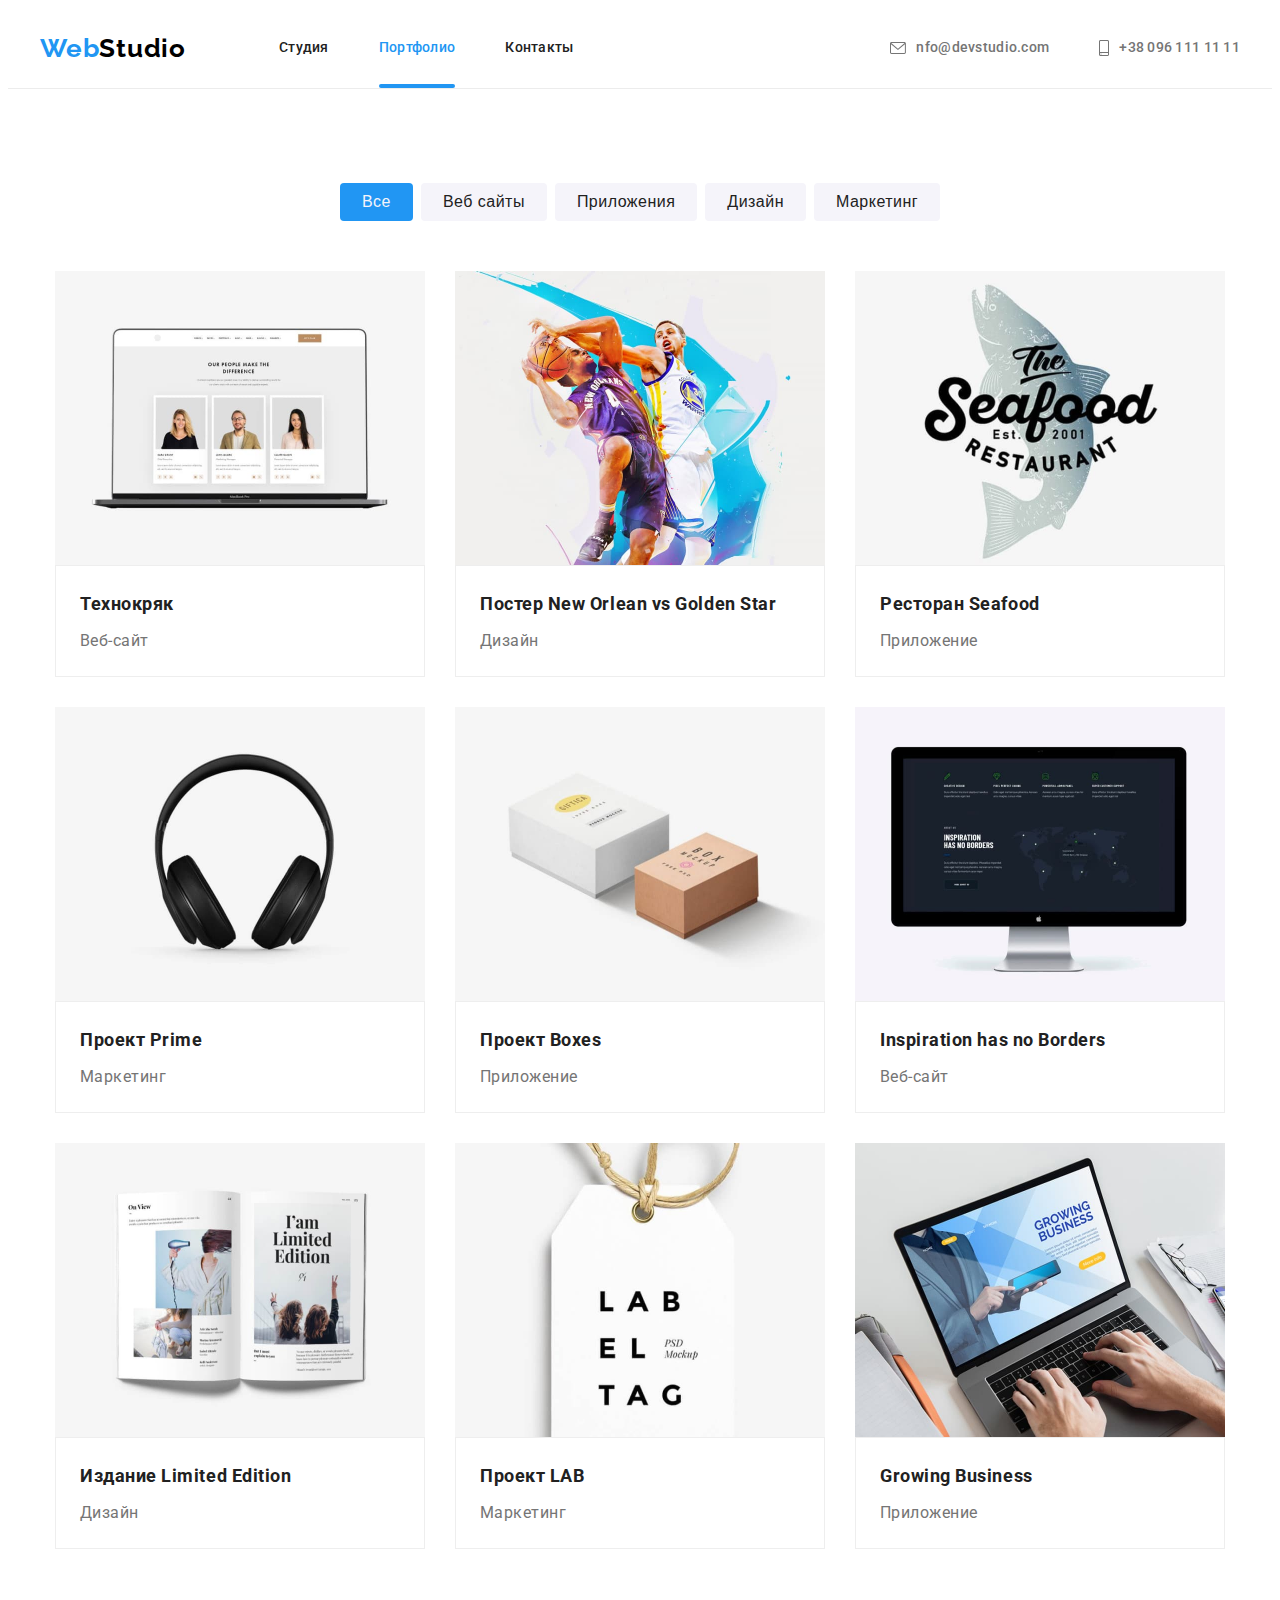
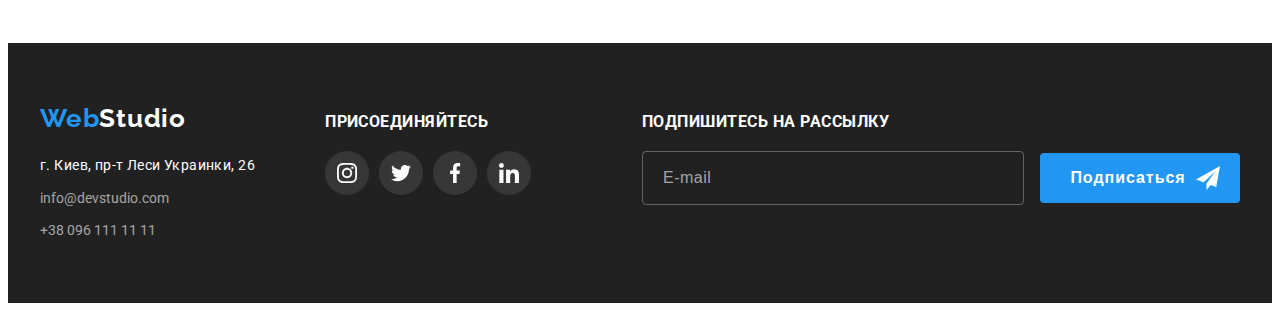
==== portfolio.html @ 3bb55687 "стартовый репозиторий" ====
<!DOCTYPE html>
<html lang="ru">
  <head>
    <meta charset="UTF-8" />
    <meta http-equiv="X-UA-Compatible" content="IE=edge" />
    <meta name="viewport" content="width=device-width, initial-scale=1.0" />
    <title>ПОРТФОЛИО</title>
    <link rel="preconnect" href="https://fonts.googleapis.com" />
    <link rel="preconnect" href="https://fonts.gstatic.com" crossorigin />
    <link rel="stylesheet" href="https://cdnjs.cloudflare.com/ajax/libs/modern-normalize/1.1.0/modern-normalize.min.css" integrity="sha512-wpPYUAdjBVSE4KJnH1VR1HeZfpl1ub8YT/NKx4PuQ5NmX2tKuGu6U/JRp5y+Y8XG2tV+wKQpNHVUX03MfMFn9Q==" crossorigin="anonymous" referrerpolicy="no-referrer" />
    <link href="https://fonts.googleapis.com/css2?family=Raleway:wght@700&family=Roboto:wght@400;500;700;900&display=swap" rel="stylesheet" />
    <link rel="stylesheet" href="./css/styles.css" />
  </head>

  <body class="body">
    <!-- *header  -->
    <header class="page-header">
      <div class="container header-container">
        <nav class="nav">
          <a href="./index.html" class="link header-logo logo header-link" lang="en"><span class="accent">Web</span>Studio</a>
          <ul class="list nav-list">
            <li class="nav-item">
              <a href="./index.html" class="link nav-link header-link">Студия</a>
            </li>
            <li class="nav-item">
              <a href="./portfolio.html" class="link nav-link header-link current">Портфолио</a>
            </li>
            <li class="nav-item">
              <a href="#" class="link nav-link header-link">Контакты</a>
            </li>
          </ul>
        </nav>
        <ul class="list nav-address">
          <li class="address-item">
            <a href="mailto:info@devstudio.com" class="link header-contacts header-link">
              <svg class="header-icon" width="16" height="12">
                <use href="./images/sprite.svg#envelope"></use></svg
              >nfo@devstudio.com</a
            >
          </li>
          <li class="address-item">
            <a href="tel:+380961111111" class="link header-contacts header-link"
              ><svg class="header-icon" width="10" height="16">
                <use href="./images/sprite.svg#smartphone"></use></svg
              >+38 096 111 11 11</a
            >
          </li>
        </ul>
      </div>
    </header>

    <main>
      <!-- Портфолио -->
      <section class="section">
        <div class="container">
          <!-- Скрытый заголовок -->
          <h1 class="visually-hidden">Портфолио</h1>
          <!-- Кнопки-фильтр портфолио -->
          <ul class="list button-list">
            <li class="button-item">
              <button type="button" class="button portf-btn current-btn">Все</button>
            </li>
            <li class="button-item">
              <button type="button" class="button portf-btn">Веб сайты</button>
            </li>
            <li class="button-item">
              <button type="button" class="button portf-btn">Приложения</button>
            </li>
            <li class="button-item">
              <button type="button" class="button portf-btn">Дизайн</button>
            </li>
            <li class="button-item">
              <button type="button" class="button portf-btn">Маркетинг</button>
            </li>
          </ul>

          <!-- Карточки портфолио -->
          <ul class="list portf-list">
            <!-- карточка -->
            <li class="portf-item">
              <!-- ссылка с фото заголовком и текстом -->
              <a href="" class="link portf-link test-link">
                <div class="dropdown-inner">
                  <!-- фото -->
                  <img src="./images/tekhnokr.jpg" alt="Пример веб-сайта" width="370" height="294" />

                  <!--* Выпадающее меню -->
                  <p class="portf-text-hover">Ресурс предлагает комплексные предложения с разным уровнем функционала и сервисов. Все это позволит посетителю получить исчерпывающие сведения о компании или частном лице.</p>
                </div>

                <div class="border">
                  <h2 class="portf-name">Технокряк</h2>
                  <p class="portf-descr">Веб-сайт</p>
                </div>
              </a>
            </li>
            <li class="portf-item">
              <a href="" class="link portf-link">
                <div class="dropdown-inner">
                  <img src="./images/poster.jpg" alt="Пример дизайна" width="370" height="294" />
                  <p class="portf-text-hover">Ресурс предлагает комплексные предложения с разным уровнем функционала и сервисов. Все это позволит посетителю получить исчерпывающие сведения о компании или частном лице.</p>
                </div>
                <div class="border">
                  <h2 class="portf-name">Постер <span lang="en">New Orlean vs Golden Star</span></h2>
                  <p class="portf-descr">Дизайн</p>
                </div>
              </a>
            </li>
            <li class="portf-item">
              <a href="" class="link">
                <div class="dropdown-inner">
                  <img src="./images/restaurant.jpg" alt="Пример приложения" width="370" height="294" />
                  <p class="portf-text-hover">Ресурс предлагает комплексные предложения с разным уровнем функционала и сервисов. Все это позволит посетителю получить исчерпывающие сведения о компании или частном лице.</p>
                </div>
                <div class="border">
                  <h2 class="portf-name">Ресторан <span lang="en">Seafood</span></h2>
                  <p class="portf-descr">Приложение</p>
                </div>
              </a>
            </li>
            <li class="portf-item">
              <a href="" class="link">
                <div class="dropdown-inner">
                  <img src="./images/prime.jpg" alt="Пример продукта" width="370" height="294" />
                  <p class="portf-text-hover">Ресурс предлагает комплексные предложения с разным уровнем функционала и сервисов. Все это позволит посетителю получить исчерпывающие сведения о компании или частном лице.</p>
                </div>
                <div class="border">
                  <h2 class="portf-name">Проект <span lang="en">Prime</span></h2>
                  <p class="portf-descr">Маркетинг</p>
                </div>
              </a>
            </li>
            <li class="portf-item">
              <a href="" class="link">
                <div class="dropdown-inner">
                  <img src="./images/boxes.jpg" alt="Пример приложения" width="370" height="294" />
                  <p class="portf-text-hover">Ресурс предлагает комплексные предложения с разным уровнем функционала и сервисов. Все это позволит посетителю получить исчерпывающие сведения о компании или частном лице.</p>
                </div>
                <div class="border">
                  <h2 class="portf-name">Проект <span lang="en">Boxes</span></h2>
                  <p class="portf-descr">Приложение</p>
                </div>
              </a>
            </li>
            <li class="portf-item">
              <a href="" class="link">
                <div class="dropdown-inner">
                  <img src="./images/inspiration.jpg" alt="Пример веб-сайта" width="370" height="294" />
                  <p class="portf-text-hover">Ресурс предлагает комплексные предложения с разным уровнем функционала и сервисов. Все это позволит посетителю получить исчерпывающие сведения о компании или частном лице.</p>
                </div>
                <div class="border">
                  <h2 class="portf-name" lang="en">Inspiration has no Borders</h2>
                  <p class="portf-descr">Веб-сайт</p>
                </div>
              </a>
            </li>
            <li class="portf-item">
              <a href="" class="link">
                <div class="dropdown-inner">
                  <img src="./images/edition.jpg" alt="Пример дизайна" width="370" height="294" />
                  <p class="portf-text-hover">Ресурс предлагает комплексные предложения с разным уровнем функционала и сервисов. Все это позволит посетителю получить исчерпывающие сведения о компании или частном лице.</p>
                </div>
                <div class="border">
                  <h2 class="portf-name">Издание <span lang="en">Limited Edition</span></h2>
                  <p class="portf-descr">Дизайн</p>
                </div>
              </a>
            </li>
            <li class="portf-item">
              <a href="" class="link">
                <div class="dropdown-inner">
                  <img src="./images/lab.jpg" alt="Пример продукта" width="370" height="294" />
                  <p class="portf-text-hover">Ресурс предлагает комплексные предложения с разным уровнем функционала и сервисов. Все это позволит посетителю получить исчерпывающие сведения о компании или частном лице.</p>
                </div>
                <div class="border">
                  <h2 class="portf-name" lang="en">Проект <span>LAB</span></h2>
                  <p class="portf-descr">Маркетинг</p>
                </div>
              </a>
            </li>
            <li class="portf-item">
              <a href="" class="link">
                <div class="dropdown-inner">
                  <img src="./images/gbusiness.jpg" alt="ППример приложения" width="370" height="294" />
                  <p class="portf-text-hover">Ресурс предлагает комплексные предложения с разным уровнем функционала и сервисов. Все это позволит посетителю получить исчерпывающие сведения о компании или частном лице.</p>
                </div>
                <div class="border">
                  <h2 class="portf-name" lang="en">Growing Business</h2>
                  <p class="portf-descr">Приложение</p>
                </div>
              </a>
            </li>
          </ul>
        </div>
      </section>
    </main>

    <footer class="footer">
      <div class="container footer-container">
        <div>
          <a href="./index.html" class="logo footer-logo link footer-link" lang="en"> <span class="accent">Web</span>Studio</a>
          <address class="address">
            <ul class="list footer-list">
              <li class="footer-item">
                <a href="https://www.google.com.ua/maps/place/бул.+Леси+Украинки,+26,+Киев,+02000/@50.4265807,30.5361971,17z/data=!3m1!4b1!4m5!3m4!1s0x40d4cf0e033ecbe9:0x57a4dffefec77da0!8m2!3d50.4265807!4d30.5383858?hl=ru" class="footer-address link footer-link"> г. Киев, пр-т Леси Украинки, 26 </a>
              </li>
              <li class="footer-item">
                <a href="mailto:info@devstudio.com" class="footer-contacts link footer-link">info@devstudio.com</a>
              </li>
              <li class="footer-item">
                <a href="tel:+380961111111" class="footer-contacts link footer-link">+38 096 111 11 11</a>
              </li>
            </ul>
          </address>
        </div>
        <div class="footer-inner">
          <p class="footer-slogan">Присоединяйтесь</p>
          <ul class="social list">
            <li class="social-item item">
              <a href="#" class="social-link join-link link" target="_blank" rel="noopener noreferrer nofollow" aria-label="instagram">
                <svg class="join-icon" width="20" height="20">
                  <use href="./images/sprite.svg#instagram"></use>
                </svg>
              </a>
            </li>
            <li class="social-item item">
              <a href="#" class="social-link join-link link" target="_blank" rel="noopener noreferrer nofollow" aria-label="instagram">
                <svg class="join-icon" width="20" height="20">
                  <use href="./images/sprite.svg#twitter"></use>
                </svg>
              </a>
            </li>
            <li class="social-item item">
              <a href="#" class="social-link join-link link" target="_blank" rel="noopener noreferrer nofollow" aria-label="instagram">
                <svg class="join-icon" width="20" height="20">
                  <use href="./images/sprite.svg#facebook"></use>
                </svg>
              </a>
            </li>
            <li class="social-item item">
              <a href="#" class="social-link join-link link" target="_blank" rel="noopener noreferrer nofollow" aria-label="instagram">
                <svg class="join-icon" width="20" height="20">
                  <use href="./images/sprite.svg#linkedin"></use>
                </svg>
              </a>
            </li>
          </ul>
        </div>

        <!-- *Форма в footer  -->

        <form name="signup_form" autocomplete="on" novalidate class="form-footer">
          <label for="email" class="form-label">Подпишитесь на рассылку </label>
          <div class="input-inner">
            <input type="email" name="email" id="email" class="footer-input" placeholder="E-mail" />

            <button type="submit" class="button form-button">
              Подписаться
              <svg class="footer-icon" width="24" height="24">
                <use href="./images/sprite.svg#send"></use>
              </svg>
            </button>
          </div>
        </form>
      </div>
    </footer>
  </body>
</html>
---- css/styles.css ----
:root {
  --primary-background-color: #ffffff;
  --secondary-background-color: #f5f4fa;
  --hero-background-color: #2f303a;
  --branches-bg-color: rgba(47, 48, 58, 0.8);
  --modal-bg-color: rgba(0, 0, 0, 0.2);

  --title-color: #212121;
  --secondary-title-color: #ffffff;
  --text-color: #757575;
  --logo-color: #000000;
  --accent-color: #2196f3;
  --header-border-color: #ececec;
  --hero-hover-color: #188ce8;
  --footer-address-color: rgba(255, 255, 255, 0.6);
  --portf-btn-color: #f5f4fa;
  --portf-border-color: #eeeeee;

  --social-icon-color: #afb1b8;
  --social-icon-hover-color: #ffffff;
  --advant-icon-bg-color: #f5f4fa;
  --client-icon-border-color: #afb1b8;
  --footer-icon-bg-color: rgba(255, 255, 255, 0.1);

  --main-font: "Roboto", sans-serif;
  --accent-font: "Raleway", sans-serif;
  --hero-size: 44px;
  --title-size: 36px;
  --subtitle-size: 18px;
  --note-size: 16px;
  --text-size: 14px;
  --hero-weight: 900;
  --head-weight: 700;
  --secondary-weight: 500;
  --main-weight: 400;

  --timing-function: cubic-bezier(0.4, 0, 0.2, 1);
}

/* section {
  background-color: aquamarine;
  outline: 2px solid yellow;
} */

h1,
h2,
h3,
h4,
li,
ul,
p {
  margin-top: 0;
  margin-bottom: 0;
}

a {
  text-decoration: none;
}

img {
  display: block;
  max-width: 100%;
  height: auto;
}
body {
  font-family: var(--main-font);
  font-style: normal;
  color: var(--text-color);
  background-color: var(--primary-background-color);
}

/* скрытый заголовок */
.visually-hidden {
  position: absolute;
  white-space: nowrap;
  width: 1px;
  height: 1px;
  overflow: hidden;
  border: 0;
  padding: 0;
  clip: rect(0 0 0 0);
  clip-path: inset(50%);
  margin: -1px;
}

.link {
  font-size: 14px;
  color: var(--title-color);
}
.list {
  padding-left: 0;
  list-style: none;
}

.header-link:hover,
.header-link:focus {
  color: var(--accent-color);
}

/* ссылки в header  */
.header-link {
  transition: color 250ms var(--timing-function);
}

.current {
  color: var(--accent-color);
}

.button {
  font-style: inherit;
  cursor: pointer;
  border: none;
  border-radius: 4px;
}

/* .item:not(:last-child) {
  margin-right: 30px;
} */

.container {
  margin: 0 auto;
  max-width: 1200px;
  padding-left: 15px;
  padding-right: 15px;

  /* outline: 2px solid tomato; */
}

.section {
  padding-top: 94px;
  padding-bottom: 94px;
}

/* Header */

.page-header {
  border-bottom: 1px solid var(--header-border-color);
}

.logo {
  font-family: var(--accent-font);
  font-weight: var(--head-weight);
  font-size: 26px;
  line-height: 1.19;
  letter-spacing: 0.03em;
  color: var(--logo-color);
  /* transition: color 250ms cubic-bezier(0.4, 0, 0.2, 1); */
}

.header-logo {
  padding-top: 24px;
  padding-bottom: 24px;
}
.accent {
  color: var(--accent-color);
}

.header-container {
  display: flex;
}

/* кнопки навигации */
.nav-link {
  position: relative;
  display: block;
  font-weight: var(--secondary-weight);
  line-height: 1.14;
  letter-spacing: 0.02em;
}

.nav-link::before,
.nav-link::before {
  position: absolute;
  bottom: 0;
  left: 0;
  content: "";
  width: 100%;
  height: 4px;
  background-color: var(--accent-color);
  border-radius: 2px;
  transform: scaleX(0);
  transform-origin: 0 0;
  transition: transform 250ms var(--timing-function);
}
/* *Полоска под ссылками в header  */
.nav-link:hover::before,
.nav-link:focus::before {
  transform: scaleX(1);
}

.current::after {
  position: absolute;
  bottom: 0;
  left: 0;
  content: "";
  width: 100%;
  height: 4px;
  background-color: var(--accent-color);
  border-radius: 2px;
}

/* адрес в header  */
.header-contacts {
  display: flex;
  align-items: center;
  font-weight: var(--secondary-weight);
  line-height: 1.14;
  letter-spacing: 0.02em;
  color: var(--text-color);
  transition: color 250ms cubic-bezier(0.4, 0, 0.2, 1);
}

/* Header в строку */
/* .page-header, */
.nav,
.nav-list,
.nav-address {
  display: flex;
  align-items: center;
}

.nav-link,
.header-contacts {
  padding-top: 32px;
  padding-bottom: 32px;
}

.nav-item {
  margin-left: 93px;
}

.nav-item + .nav-item {
  margin-left: 50px;
}

.address-item + .address-item {
  margin-left: 50px;
}

.nav-address {
  margin-left: auto;
}

.header-icon {
  margin-right: 10px;
  fill: currentColor;
}
/* *Цвет иконок адреса в header при ховере */
.header-contacts:hover .header-icon,
.header-contacts:focus .header-icon {
  fill: currentColor;
}

/* hero */
.hero {
  margin: 0 auto;
  padding-top: 200px;
  padding-bottom: 200px;
  background-color: var(--hero-background-color);
  background-image: linear-gradient(to right, rgba(47, 48, 58, 0.4), rgba(47, 48, 58, 0.4)), url(../images/bground.jpg);
  max-width: 1600px;
  height: 600px;
  background-size: cover;
  background-position: center;
}
/* заголовок героя h1*/
.hero-title {
  margin: 0 auto 30px;
  text-align: center;
  width: 696px;
  font-weight: var(--hero-weight);
  font-size: var(--hero-size);
  line-height: 1.36;
  letter-spacing: 0.06em;
  text-transform: uppercase;
  color: var(--secondary-title-color);
}

/* кнопка героя */
.hero-button {
  position: relative;
  overflow: hidden;
  display: flex;
  align-items: center;
  justify-content: center;
  margin: 0 auto;
  padding: 10px 28px 10px 52px;
  min-width: 200px;
  font-weight: var(--head-weight);
  font-size: var(--note-size);
  line-height: 1.88;
  letter-spacing: 0.06em;
  color: var(--secondary-title-color);
  background-color: var(--accent-color);
  transition: background-color 250ms var(--timing-function);
}

/* .hero-button::before{
  content: "";
  display: block;
  align-items: center;
  justify-content: center;
  width: 24px;
  height: 24px;
  background-image: url(../images/icons/twitter.svg);
  background-position: center;
  background-repeat: no-repeat;
  background-size: contain;
} */

.hero-button:hover,
.hero-button:focus {
  background-color: var(--hero-hover-color);
}

.hero-icon {
  position: absolute;
  top: 50%;
  left: 15%;
  transform: translate(-50%, -50%);
  transition: transform 250ms var(--timing-function);
  fill: var(--secondary-title-color);
}

.hero-icon-second {
  position: absolute;
  top: 50%;
  left: 15%;
  transform: translate(-54%, 90%);
  transition: transform 250ms var(--timing-function);
  fill: var(--secondary-title-color);
}

.hero-button:hover .hero-icon {
  transform: translate(-55%, -195%);
}

.hero-button:hover .hero-icon-second {
  transform: translate(-55%, -50%);
}

/* Преимущества  */
/* Заголовки h3 */

.advant-inner {
  display: flex;
  align-items: center;
  justify-content: center;
  margin-bottom: 30px;
  width: 270px;
  height: 120px;
  background-color: var(--advant-icon-bg-color);
  border-radius: 4px;
}

.advant-title {
  margin-bottom: 10px;
  font-weight: var(--head-weight);
  font-size: var(--text-size);
  line-height: 1.14;
  text-transform: uppercase;
  letter-spacing: 0.03em;
  color: var(--title-color);
}

.advant-item {
  min-width: 270px;
  flex-basis: calc(100% / 4 - 30px);
  margin-left: 30px;
  /* outline: 2px solid yellow; */
}

/* текст преимущества p */
.advant-text {
  font-size: var(--text-size);
  line-height: 1.71;
  letter-spacing: 0.03em;
}

.section-list {
  display: flex;
  flex-wrap: wrap;
  margin-left: -30px;
}

/* названия секций h2*/
.title {
  font-size: var(--title-size);
  line-height: 1.17;
  letter-spacing: 0.03em;
  text-align: center;
  color: var(--title-color);
}

/* Чем мы занимаемся */
.branches-section {
  padding-top: 0;
}

.branches-item {
  position: relative;
}
.text-inner {
  display: flex;
  position: absolute;
  width: 100%;
  height: 70px;
  justify-content: center;
  align-items: center;
  bottom: 0px;
  background: var(--branches-bg-color);
}

.brunches-text {
  display: inline-block;
  font-weight: var(--head-weight);
  font-size: var(--text-size);
  line-height: 1.14;
  letter-spacing: 0.03em;
  text-transform: uppercase;

  color: var(--secondary-title-color);
}

.branches-item {
  min-width: 270px;
  flex-basis: calc(100% / 3 - 30px);
  margin-left: 30px;
  /* outline: 2px solid yellow; */
}

/* Наша команда */
.team-section {
  background-color: var(--secondary-background-color);
}

.section-title {
  margin-bottom: 50px;
}

.team-item {
  min-width: 270px;
  flex-basis: calc(100% / 4 - 30px);
  margin-left: 30px;
  /* outline: 2px solid yellow; */
  box-shadow: 0px 1px 3px rgba(0, 0, 0, 0.12), 0px 1px 1px rgba(0, 0, 0, 0.14), 0px 2px 1px rgba(0, 0, 0, 0.2);
  border-radius: 0px 0px 4px 4px;
  background-color: var(--primary-background-color);
}

/* имя фамилия h2 */
.team-info {
  padding-top: 30px;
  padding-bottom: 30px;
  /* outline: 2.5px dashed red; */
}

.team-name {
  margin-bottom: 10px;
  font-weight: var(--secondary-weight);
  font-size: var(--note-size);
  line-height: 1.18;
  letter-spacing: 0.03em;
  text-align: center;
  color: var(--title-color);
}

/* должности p */
.team-descr {
  margin-bottom: 16px;
  font-size: var(--note-size);
  line-height: 1.18;
  letter-spacing: 0.03em;
  text-align: center;
  color: var(--text-color);
}

.social {
  display: flex;
  justify-content: center;
  align-items: center;
}

.social-link {
  display: flex;
  justify-content: center;
  align-items: center;
  width: 44px;
  height: 44px;
  background-color: var(--primary-background-color);
  border-radius: 50%;
  transition: background-color 250ms cubic-bezier(0.4, 0, 0.2, 1);
}

.social-item + .social-item {
  margin-left: 10px;
}

.social-icon {
  fill: var(--social-icon-color);
  transition: fill 250ms cubic-bezier(0.4, 0, 0.2, 1);
}
/* *Ховер подложки иконок соцсетей */
.social-link:hover,
.social-link:focus {
  background-color: var(--accent-color);
}
/** Ховер иконок соцсетей */
.social-link:hover .social-icon,
.social-link:focus .social-icon {
  fill: var(--social-icon-hover-color);
}

/* *Постоянные клиенты */

.client-list {
  display: flex;
  gap: 30px;
}

.client-link {
  display: flex;
  justify-content: center;
  align-items: center;
  width: 170px;
  height: 92px;
  border: 1px solid var(--social-icon-color);
  fill: var(--social-icon-color);
  border-radius: 4px;
  transition: border 250ms cubic-bezier(0.4, 0, 0.2, 1);
}

.client-icon {
  transition: fill 250ms cubic-bezier(0.4, 0, 0.2, 1);
}

/* *Ховер бордера постоянных клиентов */
.client-link:hover,
.client-link:focus {
  border-color: var(--accent-color);
}
/* *Ховер иконки постоянных клтиентов */
.client-link:hover .client-icon,
.client-link:focus .client-icon {
  fill: var(--accent-color);
}

/* Footer */
.footer {
  padding-top: 60px;
  padding-bottom: 60px;
  background-color: var(--title-color);
}

.footer-container {
  display: flex;
  align-items: baseline;
  /* column-gap: 70px; */
}

.footer-logo {
  display: block;
  margin-bottom: 20px;
  color: var(--primary-background-color);
}
.footer-item:not(:last-child) {
  display: block;
  margin-bottom: 9px;
}
.address {
  font-style: inherit;
}

.footer-address {
  line-height: 1.71;
  letter-spacing: 0.03em;
  color: var(--primary-background-color);
}

.footer-contacts {
  line-height: 1.71;
  color: var(--footer-address-color);
}

.footer-link {
  transition: color 250ms cubic-bezier(0.4, 0, 0.2, 1);
}

.footer-link:hover,
.footer-link:focus {
  color: var(--accent-color);
}

.footer-inner {
  display: block;
  width: 206px;
  margin-left: 70px;
}

.footer-slogan {
  margin-bottom: 20px;
  font-family: var(--main-font);
  font-weight: var(--head-weight);
  line-height: 1.14;
  letter-spacing: 0.03em;
  text-transform: uppercase;
  color: var(--secondary-title-color);
}

.join-icon {
  fill: var(--secondary-title-color);
}

.join-link {
  background-color: var(--footer-icon-bg-color);
}

/* ПОРТФОЛИО */
.portf-btn {
  padding: 6px 22px;
  font-weight: var(--secondary-weight);
  font-size: var(--note-size);
  line-height: 1.62;
  text-align: center;
  letter-spacing: 0.03em;
  color: var(--title-color);
  background-color: var(--secondary-background-color);
  transition: color 250ms var(--timing-function), background-color 250ms var(--timing-function), box-shadow 250ms var(--timing-function);
}

.portf-btn:hover,
.portf-btn:focus {
  background-color: var(--accent-color);
  color: var(--primary-background-color);
  box-shadow: 0px 3px 1px rgba(0, 0, 0, 0.1), 0px 1px 2px rgba(0, 0, 0, 0.08), 0px 2px 2px rgba(0, 0, 0, 0.12);
}

.current-btn {
  color: var(--portf-btn-color);
  background-color: var(--accent-color);
}

.portf-list,
.button-list {
  display: flex;
  justify-content: center;
  flex-wrap: wrap;
}

.button-list {
  margin-bottom: 50px;
}

.button-item:not(:last-child) {
  margin-right: 8px;
}

.portf-list {
  gap: 30px;
}

.portf-item {
  transition: box-shadow 250ms var(--timing-function);
}

.portf-name {
  margin-bottom: 4px;
  font-weight: var(--head-weight);
  font-size: var(--subtitle-size);
  line-height: 2;
  letter-spacing: 0.03em;

  color: var(--title-color);
}

.portf-descr {
  font-size: var(--note-size);
  line-height: 1.87;
  letter-spacing: 0.03em;
  color: var(--text-color);
}

.border {
  padding-top: 20px;
  padding-bottom: 20px;
  padding-left: 24px;
  padding-right: 24px;
  border: 1px solid var(--portf-border-color);
}

.portf-link {
  display: block;
}

.portf-item:hover {
  box-shadow: 0px 1px 1px rgb(0 0 0 / 12%), 0px 4px 4px rgb(0 0 0 / 6%), 1px 4px 6px rgb(0 0 0 / 16%);
}

.portf-item:hover .portf-text-hover {
  transform: translateY(0);
}

.dropdown-inner {
  position: relative;
  overflow: hidden;
}

.portf-text-hover {
  position: absolute;
  left: 0;
  top: 0;

  width: 370px;
  height: 294px;
  padding: 63px 24px;

  font-weight: 400;
  font-size: 18px;
  line-height: 1.56;
  color: #ffffff;

  background: rgba(33, 150, 243, 0.9);
  transform: translateY(102%);
  transition: transform 250ms var(--timing-function);
}

/* *Модальное окно */

.backdrop {
  position: fixed;
  top: 0;
  left: 0;
  width: 100%;
  height: 100%;
  background-color: var(--modal-bg-color);
  transition: visibility 500ms var(--timing-function), opacity 500ms var(--timing-function);
}

.backdrop.is-hidden {
  opacity: 0;
  visibility: hidden;
  pointer-events: none;
}

.modal-wrapper {
  position: absolute;
  top: 50%;
  left: 50%;
  transform: translate(-50%, -50%);
  transition: opacity 500ms var(--timing-function), transform 500ms var(--timing-function);
  width: 528px;
  height: 581px;
  padding-top: 40px;
  padding-left: 40px;
  padding-right: 40px;
  box-shadow: 0px 1px 3px rgba(0, 0, 0, 0.12), 0px 1px 1px rgba(0, 0, 0, 0.14), 0px 2px 1px rgba(0, 0, 0, 0.2);
  border-radius: 4px;
  background-color: var(--primary-background-color);
}

.backdrop.is-hidden > .modal-wrapper {
  opacity: 0;
  transform: translate(-50%, 100%) scale(0.3);
}

.modal-button {
  position: absolute;
  top: 8px;
  right: 8px;
  display: flex;
  align-items: center;
  justify-content: center;
  padding: 0;
  width: 30px;
  height: 30px;
  cursor: pointer;
  border: 1px solid rgba(0, 0, 0, 0.1);
  border-radius: 50%;
  background-color: var(--secondary-background-color);
  transition: fill 250ms var(--timing-function), border 250ms var(--timing-function);
}

.modal-button:hover {
  fill: var(--accent-color);
  border: 2px solid var(--accent-color);
  background-color: var(--primary-background-color);
}

.modal-form {
  display: flex;
  flex-direction: column;
  gap: 10px;
}

.modal-label {
  position: relative;
  color: var(--title-color);
}

.form-title {
  display: inline-block;
  padding-bottom: 12px;
  font-weight: 700;
  font-size: 20px;
  line-height: 1.15;
  letter-spacing: 0.03em;

  color: #212121;
}

.modal-input {
  width: 100%;
  height: 40px;
  border: 1px solid rgba(33, 33, 33, 0.2);
  border-radius: 4px;
  padding-left: 40px;
  transition: border-color 300ms var(--timing-function), outline 300ms var(--timing-function);
}

.label-icon {
  position: absolute;
  top: 50%;
  left: 3%;
  fill: currentColor;
  transition: fill 300ms var(--timing-function);
}
/* *синяя рамка инпута при ховере */
.modal-label:hover .modal-input {
  border-color: var(--accent-color);
}
/* *синяя иконка инпута при ховере */
.modal-label:hover .label-icon {
  fill: var(--accent-color);
}
/* *синяя рамка инпута при фокусе */
.modal-input:focus {
  border-color: var(--accent-color);
  outline: 1px solid var(--accent-color);
}
/* *синяя иконка инпута при фокусе */
.modal-input:focus + .label-icon {
  fill: var(--accent-color);
}

/* .modal-input :placeholder-shown {
  border-color: var(--accent-color);
} */

.label-name {
  font-weight: 400;
  font-size: 12px;
  line-height: 1.15;
  letter-spacing: 0.01em;

  color: var(--text-color);
}

.feedback {
  padding: 12px 16px;
  resize: none;
  width: 100%;
  height: 120px;
  border: 1px solid rgba(33, 33, 33, 0.2);
  border-radius: 4px;
  transition: border-color 300ms var(--timing-function), outline 300ms var(--timing-function);
}

.feedback::placeholder {
  font-weight: 400;
  font-size: 12px;
  line-height: 1.15;
  letter-spacing: 0.01em;
  color: rgba(117, 117, 117, 0.5);
}

/* *синяя рамка поля ввода текста при ховере */
.modal-label:hover .feedback {
  border-color: var(--accent-color);
}
/* *синяя рамка поля ввода текста при фокусе */
.feedback:focus {
  border-color: var(--accent-color);
  outline: 1px solid var(--accent-color);
}

.checkbox-label {
  display: inline-flex;
  align-items: center;
  justify-content: center;
  cursor: pointer;
  /* outline: 2px dashed teal; */
}

.checkbox-icon {
  margin-right: 5px;
  border: 2px solid var(--title-color);
  border-radius: 4px;
  width: 18px;
  height: 18px;
  fill: #ffffff;
  transition: background-color 250ms var(--timing-function), border-color 300ms var(--timing-function);
}

.checkbox-label:hover .checkbox-icon {
  border-color: var(--accent-color);
}

.checkbox:focus + .checkbox-icon {
  border-color: var(--accent-color);
}

.checkbox:checked + .checkbox-icon {
  border-color: var(--accent-color);
  background-color: var(--accent-color);
}

.checkbox-text {
  font-weight: 400;
  font-size: 14px;
  line-height: 1.71;
  letter-spacing: 0.03em;
  color: #757575;
}

.checkbox-link {
  font-weight: 400;
  font-size: 14px;
  line-height: 1.71;
  letter-spacing: 0.03em;
  text-decoration-line: underline;

  color: #2196f3;
}

.submit-btn {
  position: relative;
  overflow: hidden;
  display: flex;
  align-items: center;
  justify-content: center;
  margin: 0 auto;
  padding: 10px 28px 10px 28px;
  min-width: 200px;
  font-weight: var(--head-weight);
  font-size: var(--note-size);
  line-height: 1.88;
  letter-spacing: 0.06em;
  color: var(--secondary-title-color);
  background-color: var(--accent-color);
  transition: background-color 250ms var(--timing-function), box-shadow 250ms var(--timing-function);
}

.submit-btn:hover {
  background-color: var(--hero-hover-color);
  box-shadow: 0px 3px 1px rgb(0 0 10 / 20%), 0px 1px 2px rgb(0 0 10 / 28%), 0px 2px 2px rgb(0 0 10 / 32%);
}

/* *Форма в footer * */
.form-footer {
  display: flex;
  flex-direction: column;
  margin-left: auto;
}

.form-label {
  display: block;
  padding-bottom: 20px;
  font-family: var(--main-font);
  font-weight: var(--head-weight);
  line-height: 1.14;
  letter-spacing: 0.03em;
  text-transform: uppercase;
  color: var(--secondary-title-color);
}

.footer-input {
  min-width: 358px;
  min-height: 50px;
  margin-right: 12px;
  padding-left: 20px;
  background-color: transparent;
  font-weight: var(--main-weight);
  font-size: var(--note-size);
  line-height: 1.25px;
  letter-spacing: 0.03em;
  cursor: pointer;
  border: 1px solid rgba(255, 255, 255, 0.3);
  border-radius: 4px;
  color: rgba(255, 255, 255, 0.6);
  transition: border 250ms var(--timing-function);
}

.footer-input:hover {
  border: 2px solid rgba(255, 255, 255, 0.7);
}

.footer-input::placeholder {
  font-weight: var(--main-weight);
  font-size: var(--note-size);
  line-height: 1.25px;
  letter-spacing: 0.03em;
  color: rgba(255, 255, 255, 0.6);
}

.form-button {
  position: relative;
  display: inline-block;
  overflow: hidden;
  align-items: center;
  justify-content: center;
  padding: 10px 52px 10px 28px;
  min-width: 200px;
  font-weight: var(--head-weight);
  font-size: var(--note-size);
  line-height: 1.88;
  letter-spacing: 0.06em;
  color: var(--secondary-title-color);
  background-color: var(--accent-color);
  transition: background-color 250ms var(--timing-function), box-shadow 250ms var(--timing-function);
}

.form-button:hover,
.form-button:focus {
  background-color: var(--hero-hover-color);
  box-shadow: 0px 0px 4px 1px rgba(176, 206, 252, 0.5);
}

.footer-icon {
  position: absolute;
  top: 50%;
  left: 84%;
  transform: translate(-50%, -50%);
  transition: transform 250ms var(--timing-function);
  fill: var(--secondary-title-color);
}
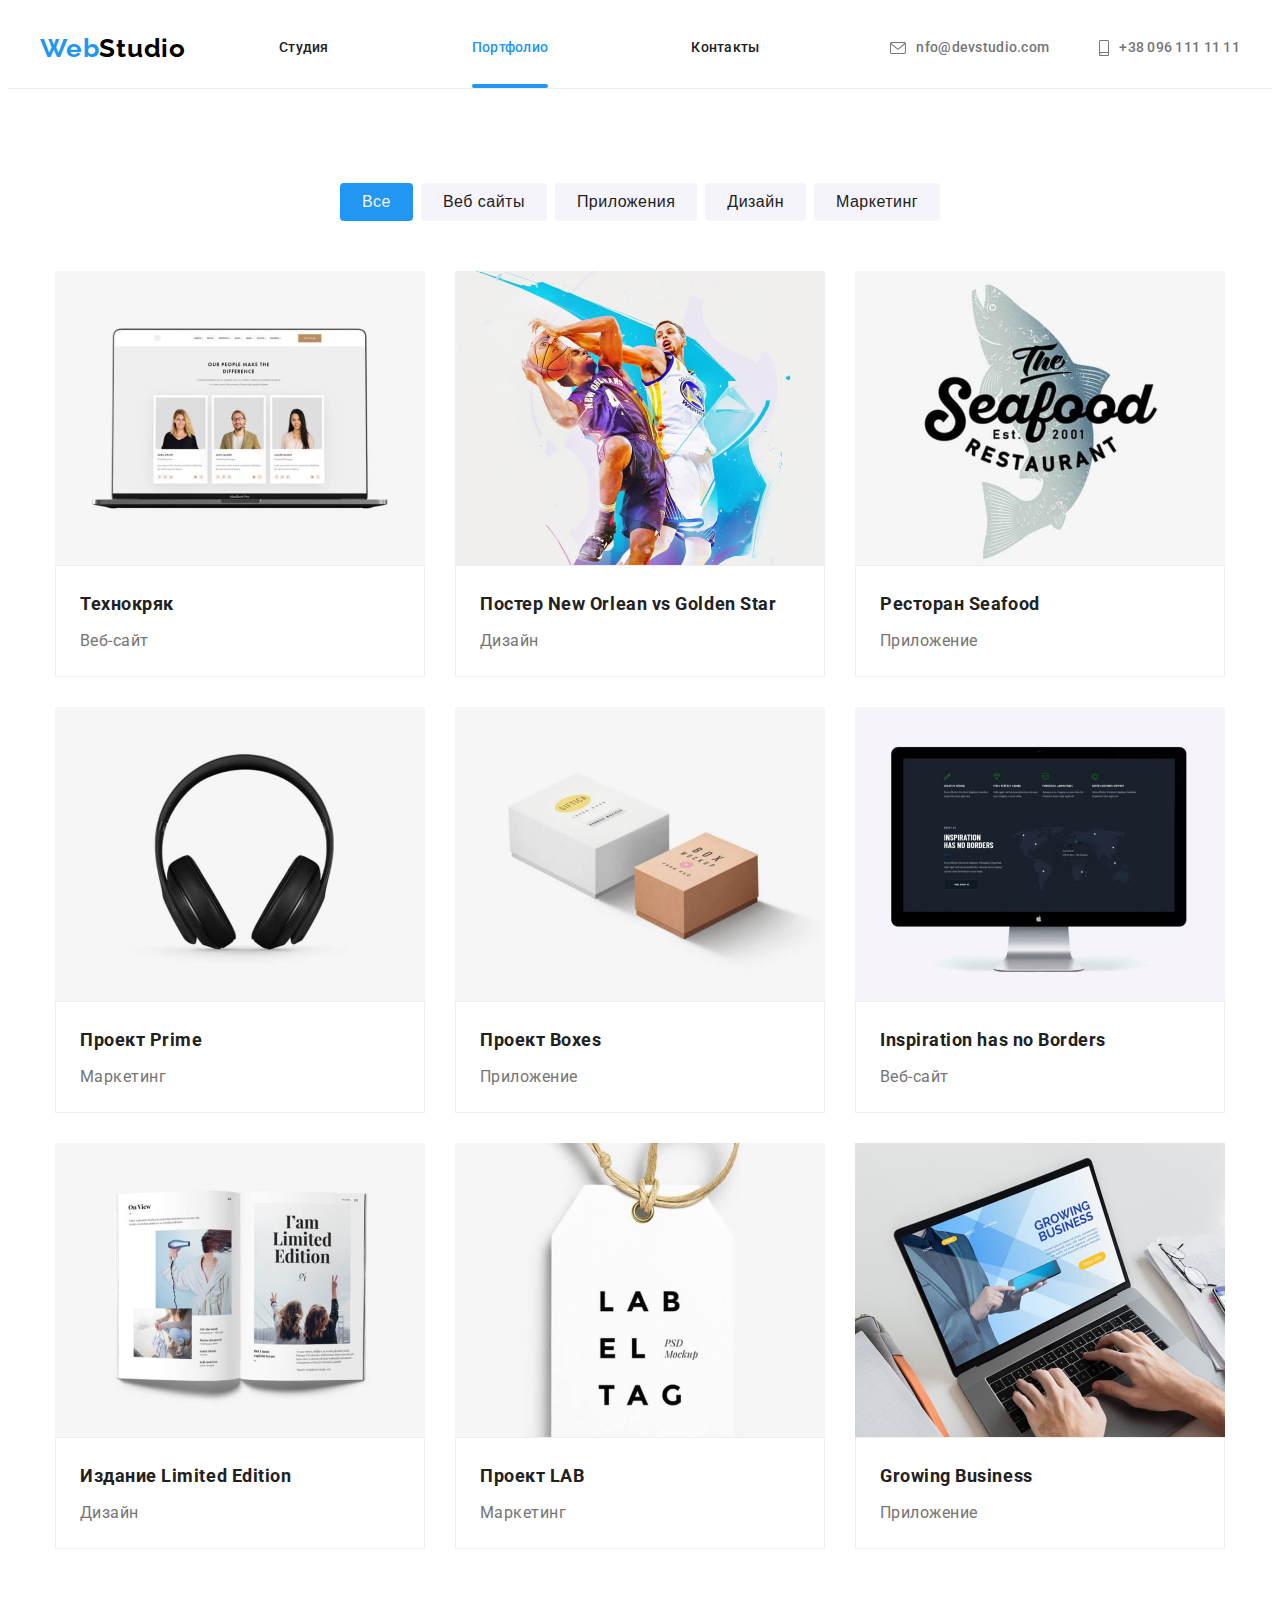
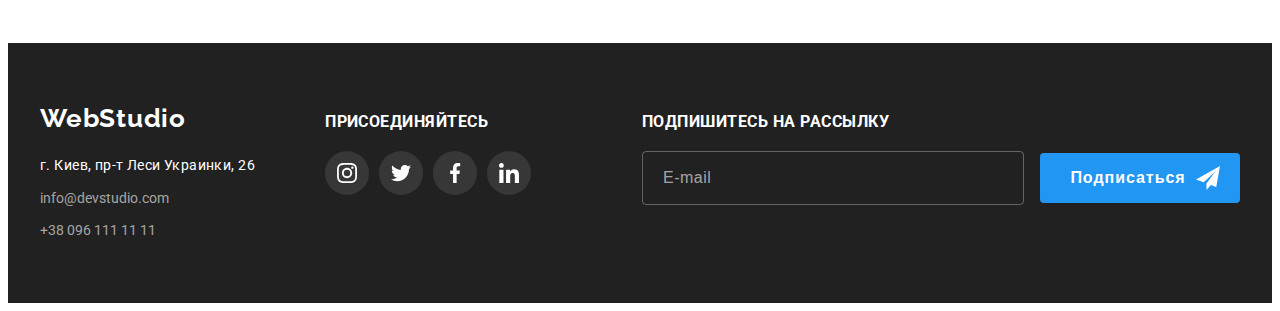
==== commit 20d34816: "сделал по BEM" ====
--- a/portfolio.html
+++ b/portfolio.html
@@ -14,232 +14,243 @@
 
   <body class="body">
     <!-- *header  -->
-    <header class="page-header">
-      <div class="container header-container">
+
+    <header class="header">
+      <div class="container header__container">
         <nav class="nav">
-          <a href="./index.html" class="link header-logo logo header-link" lang="en"><span class="accent">Web</span>Studio</a>
-          <ul class="list nav-list">
-            <li class="nav-item">
-              <a href="./index.html" class="link nav-link header-link">Студия</a>
-            </li>
-            <li class="nav-item">
-              <a href="./portfolio.html" class="link nav-link header-link current">Портфолио</a>
-            </li>
-            <li class="nav-item">
-              <a href="#" class="link nav-link header-link">Контакты</a>
+          <a href="./index.html" class="logo link header__logo header__link" lang="en"><span class="header__accent">Web</span>Studio</a>
+          <ul class="list nav__list">
+            <li class="nav__item">
+              <a href="./index.html" class="link nav__link header__link">Студия</a>
+            </li>
+            <li class="nav__item">
+              <a href="./portfolio.html" class="link nav__link header__link header__link-current">Портфолио</a>
+            </li>
+            <li class="nav__item">
+              <a href="#" class="link nav__link header__link">Контакты</a>
             </li>
           </ul>
         </nav>
-        <ul class="list nav-address">
-          <li class="address-item">
-            <a href="mailto:info@devstudio.com" class="link header-contacts header-link">
-              <svg class="header-icon" width="16" height="12">
-                <use href="./images/sprite.svg#envelope"></use></svg
-              >nfo@devstudio.com</a
-            >
-          </li>
-          <li class="address-item">
-            <a href="tel:+380961111111" class="link header-contacts header-link"
-              ><svg class="header-icon" width="10" height="16">
-                <use href="./images/sprite.svg#smartphone"></use></svg
-              >+38 096 111 11 11</a
-            >
-          </li>
-        </ul>
+
+        <div class="address">
+          <ul class="list nav__address">
+            <li class="address__item">
+              <a href="mailto:info@devstudio.com" class="link header__contacts header__link">
+                <svg class="header__icon" width="16" height="12">
+                  <use href="./images/sprite.svg#envelope"></use></svg
+                >nfo@devstudio.com</a
+              >
+            </li>
+            <li class="address__item">
+              <a href="tel:+380961111111" class="link header__contacts header__link"
+                ><svg class="header__icon" width="10" height="16">
+                  <use href="./images/sprite.svg#smartphone"></use></svg
+                >+38 096 111 11 11</a
+              >
+            </li>
+          </ul>
+        </div>
       </div>
     </header>
 
     <main>
-      <!-- Портфолио -->
-      <section class="section">
+      <!-- *=====Портфолио===== -->
+      <section class="section portf">
         <div class="container">
           <!-- Скрытый заголовок -->
           <h1 class="visually-hidden">Портфолио</h1>
           <!-- Кнопки-фильтр портфолио -->
-          <ul class="list button-list">
-            <li class="button-item">
-              <button type="button" class="button portf-btn current-btn">Все</button>
-            </li>
-            <li class="button-item">
-              <button type="button" class="button portf-btn">Веб сайты</button>
-            </li>
-            <li class="button-item">
-              <button type="button" class="button portf-btn">Приложения</button>
-            </li>
-            <li class="button-item">
-              <button type="button" class="button portf-btn">Дизайн</button>
-            </li>
-            <li class="button-item">
-              <button type="button" class="button portf-btn">Маркетинг</button>
-            </li>
-          </ul>
-
-          <!-- Карточки портфолио -->
-          <ul class="list portf-list">
-            <!-- карточка -->
-            <li class="portf-item">
-              <!-- ссылка с фото заголовком и текстом -->
-              <a href="" class="link portf-link test-link">
-                <div class="dropdown-inner">
-                  <!-- фото -->
-                  <img src="./images/tekhnokr.jpg" alt="Пример веб-сайта" width="370" height="294" />
-
-                  <!--* Выпадающее меню -->
-                  <p class="portf-text-hover">Ресурс предлагает комплексные предложения с разным уровнем функционала и сервисов. Все это позволит посетителю получить исчерпывающие сведения о компании или частном лице.</p>
-                </div>
-
-                <div class="border">
-                  <h2 class="portf-name">Технокряк</h2>
-                  <p class="portf-descr">Веб-сайт</p>
-                </div>
-              </a>
-            </li>
-            <li class="portf-item">
-              <a href="" class="link portf-link">
-                <div class="dropdown-inner">
-                  <img src="./images/poster.jpg" alt="Пример дизайна" width="370" height="294" />
-                  <p class="portf-text-hover">Ресурс предлагает комплексные предложения с разным уровнем функционала и сервисов. Все это позволит посетителю получить исчерпывающие сведения о компании или частном лице.</p>
-                </div>
-                <div class="border">
-                  <h2 class="portf-name">Постер <span lang="en">New Orlean vs Golden Star</span></h2>
-                  <p class="portf-descr">Дизайн</p>
-                </div>
-              </a>
-            </li>
-            <li class="portf-item">
-              <a href="" class="link">
-                <div class="dropdown-inner">
-                  <img src="./images/restaurant.jpg" alt="Пример приложения" width="370" height="294" />
-                  <p class="portf-text-hover">Ресурс предлагает комплексные предложения с разным уровнем функционала и сервисов. Все это позволит посетителю получить исчерпывающие сведения о компании или частном лице.</p>
-                </div>
-                <div class="border">
-                  <h2 class="portf-name">Ресторан <span lang="en">Seafood</span></h2>
-                  <p class="portf-descr">Приложение</p>
-                </div>
-              </a>
-            </li>
-            <li class="portf-item">
-              <a href="" class="link">
-                <div class="dropdown-inner">
-                  <img src="./images/prime.jpg" alt="Пример продукта" width="370" height="294" />
-                  <p class="portf-text-hover">Ресурс предлагает комплексные предложения с разным уровнем функционала и сервисов. Все это позволит посетителю получить исчерпывающие сведения о компании или частном лице.</p>
-                </div>
-                <div class="border">
-                  <h2 class="portf-name">Проект <span lang="en">Prime</span></h2>
-                  <p class="portf-descr">Маркетинг</p>
-                </div>
-              </a>
-            </li>
-            <li class="portf-item">
-              <a href="" class="link">
-                <div class="dropdown-inner">
-                  <img src="./images/boxes.jpg" alt="Пример приложения" width="370" height="294" />
-                  <p class="portf-text-hover">Ресурс предлагает комплексные предложения с разным уровнем функционала и сервисов. Все это позволит посетителю получить исчерпывающие сведения о компании или частном лице.</p>
-                </div>
-                <div class="border">
-                  <h2 class="portf-name">Проект <span lang="en">Boxes</span></h2>
-                  <p class="portf-descr">Приложение</p>
-                </div>
-              </a>
-            </li>
-            <li class="portf-item">
-              <a href="" class="link">
-                <div class="dropdown-inner">
-                  <img src="./images/inspiration.jpg" alt="Пример веб-сайта" width="370" height="294" />
-                  <p class="portf-text-hover">Ресурс предлагает комплексные предложения с разным уровнем функционала и сервисов. Все это позволит посетителю получить исчерпывающие сведения о компании или частном лице.</p>
-                </div>
-                <div class="border">
-                  <h2 class="portf-name" lang="en">Inspiration has no Borders</h2>
-                  <p class="portf-descr">Веб-сайт</p>
-                </div>
-              </a>
-            </li>
-            <li class="portf-item">
-              <a href="" class="link">
-                <div class="dropdown-inner">
-                  <img src="./images/edition.jpg" alt="Пример дизайна" width="370" height="294" />
-                  <p class="portf-text-hover">Ресурс предлагает комплексные предложения с разным уровнем функционала и сервисов. Все это позволит посетителю получить исчерпывающие сведения о компании или частном лице.</p>
-                </div>
-                <div class="border">
-                  <h2 class="portf-name">Издание <span lang="en">Limited Edition</span></h2>
-                  <p class="portf-descr">Дизайн</p>
-                </div>
-              </a>
-            </li>
-            <li class="portf-item">
-              <a href="" class="link">
-                <div class="dropdown-inner">
-                  <img src="./images/lab.jpg" alt="Пример продукта" width="370" height="294" />
-                  <p class="portf-text-hover">Ресурс предлагает комплексные предложения с разным уровнем функционала и сервисов. Все это позволит посетителю получить исчерпывающие сведения о компании или частном лице.</p>
-                </div>
-                <div class="border">
-                  <h2 class="portf-name" lang="en">Проект <span>LAB</span></h2>
-                  <p class="portf-descr">Маркетинг</p>
-                </div>
-              </a>
-            </li>
-            <li class="portf-item">
-              <a href="" class="link">
-                <div class="dropdown-inner">
-                  <img src="./images/gbusiness.jpg" alt="ППример приложения" width="370" height="294" />
-                  <p class="portf-text-hover">Ресурс предлагает комплексные предложения с разным уровнем функционала и сервисов. Все это позволит посетителю получить исчерпывающие сведения о компании или частном лице.</p>
-                </div>
-                <div class="border">
-                  <h2 class="portf-name" lang="en">Growing Business</h2>
-                  <p class="portf-descr">Приложение</p>
-                </div>
-              </a>
-            </li>
-          </ul>
+          <div class="filter">
+            <ul class="list filter__list">
+              <li class="filter__item">
+                <button type="button" class="button filter__btn filter__btn-current">Все</button>
+              </li>
+              <li class="filter__item">
+                <button type="button" class="button filter__btn">Веб сайты</button>
+              </li>
+              <li class="filter__item">
+                <button type="button" class="button filter__btn">Приложения</button>
+              </li>
+              <li class="filter__item">
+                <button type="button" class="button filter__btn">Дизайн</button>
+              </li>
+              <li class="filter__item">
+                <button type="button" class="button filter__btn">Маркетинг</button>
+              </li>
+            </ul>
+          </div>
+
+          <!-- *Карточки портфолио -->
+
+          <div class="cards">
+            <ul class="list cards__list">
+              <!-- карточка -->
+              <li class="cards__item">
+                <!-- ссылка с фото заголовком и текстом -->
+                <a href="" class="cards__link">
+                  <div class="cards__dropdown dropdown">
+                    <!-- фото -->
+                    <img src="./images/tekhnokr.jpg" alt="Пример веб-сайта" width="370" height="294" />
+
+                    <!--* Выпадающее меню -->
+                    <p class="dropdown__text-hover">Ресурс предлагает комплексные предложения с разным уровнем функционала и сервисов. Все это позволит посетителю получить исчерпывающие сведения о компании или частном лице.</p>
+                  </div>
+
+                  <div class="cards__border">
+                    <h2 class="cards__name">Технокряк</h2>
+                    <p class="cards__descr">Веб-сайт</p>
+                  </div>
+                </a>
+              </li>
+              <li class="cards__item">
+                <a href="" class="cards__link">
+                  <div class="cards__dropdown">
+                    <img src="./images/poster.jpg" alt="Пример дизайна" width="370" height="294" />
+                    <p class="dropdown__text-hover">Ресурс предлагает комплексные предложения с разным уровнем функционала и сервисов. Все это позволит посетителю получить исчерпывающие сведения о компании или частном лице.</p>
+                  </div>
+                  <div class="cards__border">
+                    <h2 class="cards__name">Постер <span lang="en">New Orlean vs Golden Star</span></h2>
+                    <p class="cards__descr">Дизайн</p>
+                  </div>
+                </a>
+              </li>
+              <li class="cards__item">
+                <a href="" class="cards__link">
+                  <div class="cards__dropdown">
+                    <img src="./images/restaurant.jpg" alt="Пример приложения" width="370" height="294" />
+                    <p class="dropdown__text-hover">Ресурс предлагает комплексные предложения с разным уровнем функционала и сервисов. Все это позволит посетителю получить исчерпывающие сведения о компании или частном лице.</p>
+                  </div>
+                  <div class="cards__border">
+                    <h2 class="cards__name">Ресторан <span lang="en">Seafood</span></h2>
+                    <p class="cards__descr">Приложение</p>
+                  </div>
+                </a>
+              </li>
+              <li class="cards__item">
+                <a href="" class="cards__link">
+                  <div class="cards__dropdown">
+                    <img src="./images/prime.jpg" alt="Пример продукта" width="370" height="294" />
+                    <p class="dropdown__text-hover">Ресурс предлагает комплексные предложения с разным уровнем функционала и сервисов. Все это позволит посетителю получить исчерпывающие сведения о компании или частном лице.</p>
+                  </div>
+                  <div class="cards__border">
+                    <h2 class="cards__name">Проект <span lang="en">Prime</span></h2>
+                    <p class="cards__descr">Маркетинг</p>
+                  </div>
+                </a>
+              </li>
+              <li class="cards__item">
+                <a href="" class="cards__link">
+                  <div class="cards__dropdown">
+                    <img src="./images/boxes.jpg" alt="Пример приложения" width="370" height="294" />
+                    <p class="dropdown__text-hover">Ресурс предлагает комплексные предложения с разным уровнем функционала и сервисов. Все это позволит посетителю получить исчерпывающие сведения о компании или частном лице.</p>
+                  </div>
+                  <div class="cards__border">
+                    <h2 class="cards__name">Проект <span lang="en">Boxes</span></h2>
+                    <p class="cards__descr">Приложение</p>
+                  </div>
+                </a>
+              </li>
+              <li class="cards__item">
+                <a href="" class="cards__link">
+                  <div class="cards__dropdown">
+                    <img src="./images/inspiration.jpg" alt="Пример веб-сайта" width="370" height="294" />
+                    <p class="dropdown__text-hover">Ресурс предлагает комплексные предложения с разным уровнем функционала и сервисов. Все это позволит посетителю получить исчерпывающие сведения о компании или частном лице.</p>
+                  </div>
+                  <div class="cards__border">
+                    <h2 class="cards__name" lang="en">Inspiration has no Borders</h2>
+                    <p class="cards__descr">Веб-сайт</p>
+                  </div>
+                </a>
+              </li>
+              <li class="cards__item">
+                <a href="" class="cards__link">
+                  <div class="cards__dropdown">
+                    <img src="./images/edition.jpg" alt="Пример дизайна" width="370" height="294" />
+                    <p class="dropdown__text-hover">Ресурс предлагает комплексные предложения с разным уровнем функционала и сервисов. Все это позволит посетителю получить исчерпывающие сведения о компании или частном лице.</p>
+                  </div>
+                  <div class="cards__border">
+                    <h2 class="cards__name">Издание <span lang="en">Limited Edition</span></h2>
+                    <p class="cards__descr">Дизайн</p>
+                  </div>
+                </a>
+              </li>
+              <li class="cards__item">
+                <a href="" class="cards__link">
+                  <div class="cards__dropdown">
+                    <img src="./images/lab.jpg" alt="Пример продукта" width="370" height="294" />
+                    <p class="dropdown__text-hover">Ресурс предлагает комплексные предложения с разным уровнем функционала и сервисов. Все это позволит посетителю получить исчерпывающие сведения о компании или частном лице.</p>
+                  </div>
+                  <div class="cards__border">
+                    <h2 class="cards__name" lang="en">Проект <span>LAB</span></h2>
+                    <p class="cards__descr">Маркетинг</p>
+                  </div>
+                </a>
+              </li>
+              <li class="cards__item">
+                <a href="" class="cards__link">
+                  <div class="cards__dropdown">
+                    <img src="./images/gbusiness.jpg" alt="ППример приложения" width="370" height="294" />
+                    <p class="dropdown__text-hover">Ресурс предлагает комплексные предложения с разным уровнем функционала и сервисов. Все это позволит посетителю получить исчерпывающие сведения о компании или частном лице.</p>
+                  </div>
+                  <div class="cards__border">
+                    <h2 class="cards__name" lang="en">Growing Business</h2>
+                    <p class="cards__descr">Приложение</p>
+                  </div>
+                </a>
+              </li>
+            </ul>
+          </div>
         </div>
       </section>
     </main>
 
+    <!--*=====Футер=====-->
+
     <footer class="footer">
-      <div class="container footer-container">
+      <div class="container footer__container">
         <div>
-          <a href="./index.html" class="logo footer-logo link footer-link" lang="en"> <span class="accent">Web</span>Studio</a>
+          <a href="./index.html" class="logo footer__logo link footer__link" lang="en"> <span class="accent">Web</span>Studio</a>
           <address class="address">
-            <ul class="list footer-list">
-              <li class="footer-item">
-                <a href="https://www.google.com.ua/maps/place/бул.+Леси+Украинки,+26,+Киев,+02000/@50.4265807,30.5361971,17z/data=!3m1!4b1!4m5!3m4!1s0x40d4cf0e033ecbe9:0x57a4dffefec77da0!8m2!3d50.4265807!4d30.5383858?hl=ru" class="footer-address link footer-link"> г. Киев, пр-т Леси Украинки, 26 </a>
-              </li>
-              <li class="footer-item">
-                <a href="mailto:info@devstudio.com" class="footer-contacts link footer-link">info@devstudio.com</a>
-              </li>
-              <li class="footer-item">
-                <a href="tel:+380961111111" class="footer-contacts link footer-link">+38 096 111 11 11</a>
+            <ul class="list footer__list">
+              <li class="footer__item">
+                <a href="https://www.google.com.ua/maps/place/бул.+Леси+Украинки,+26,+Киев,+02000/@50.4265807,30.5361971,17z/data=!3m1!4b1!4m5!3m4!1s0x40d4cf0e033ecbe9:0x57a4dffefec77da0!8m2!3d50.4265807!4d30.5383858?hl=ru" class="footer__address link footer__link"> г. Киев, пр-т Леси Украинки, 26 </a>
+              </li>
+              <li class="footer__item">
+                <a href="mailto:info@devstudio.com" class="footer__contacts link footer__link">info@devstudio.com</a>
+              </li>
+              <li class="footer__item">
+                <a href="tel:+380961111111" class="footer__contacts link footer__link">+38 096 111 11 11</a>
               </li>
             </ul>
           </address>
         </div>
-        <div class="footer-inner">
-          <p class="footer-slogan">Присоединяйтесь</p>
+        <div class="footer__inner">
+          <p class="footer__slogan">Присоединяйтесь</p>
           <ul class="social list">
-            <li class="social-item item">
-              <a href="#" class="social-link join-link link" target="_blank" rel="noopener noreferrer nofollow" aria-label="instagram">
-                <svg class="join-icon" width="20" height="20">
+            <li class="join social__item item">
+              <a href="#" class="social__link join__link link" target="_blank" rel="noopener noreferrer nofollow" aria-label="instagram">
+                <svg class="join__icon" width="20" height="20">
                   <use href="./images/sprite.svg#instagram"></use>
                 </svg>
               </a>
             </li>
-            <li class="social-item item">
-              <a href="#" class="social-link join-link link" target="_blank" rel="noopener noreferrer nofollow" aria-label="instagram">
-                <svg class="join-icon" width="20" height="20">
+            <li class="social__item item">
+              <a href="#" class="social__link join__link link" target="_blank" rel="noopener noreferrer nofollow" aria-label="instagram">
+                <svg class="join__icon" width="20" height="20">
                   <use href="./images/sprite.svg#twitter"></use>
                 </svg>
               </a>
             </li>
-            <li class="social-item item">
-              <a href="#" class="social-link join-link link" target="_blank" rel="noopener noreferrer nofollow" aria-label="instagram">
-                <svg class="join-icon" width="20" height="20">
+            <li class="social__item item">
+              <a href="#" class="social__link join__link link" target="_blank" rel="noopener noreferrer nofollow" aria-label="instagram">
+                <svg class="join__icon" width="20" height="20">
                   <use href="./images/sprite.svg#facebook"></use>
                 </svg>
               </a>
             </li>
-            <li class="social-item item">
-              <a href="#" class="social-link join-link link" target="_blank" rel="noopener noreferrer nofollow" aria-label="instagram">
-                <svg class="join-icon" width="20" height="20">
+            <li class="social__item item">
+              <a href="#" class="social__link join__link link" target="_blank" rel="noopener noreferrer nofollow" aria-label="instagram">
+                <svg class="join__icon" width="20" height="20">
                   <use href="./images/sprite.svg#linkedin"></use>
                 </svg>
               </a>
@@ -247,21 +258,22 @@
           </ul>
         </div>
 
-        <!-- *Форма в footer  -->
-
-        <form name="signup_form" autocomplete="on" novalidate class="form-footer">
-          <label for="email" class="form-label">Подпишитесь на рассылку </label>
-          <div class="input-inner">
-            <input type="email" name="email" id="email" class="footer-input" placeholder="E-mail" />
-
-            <button type="submit" class="button form-button">
+        <!-- **Форма в footer  -->
+        <div class="form-inner">
+          <strong class="form-inner__slogan">Подпишитесь на рассылку </strong>
+          <form name="signup_form" autocomplete="on" novalidate class="form-footer">
+            <label class="form-footer__label">
+              <input type="email" name="email" id="email" class="form-footer__input" placeholder="E-mail" />
+            </label>
+
+            <button type="submit" class="button form-footer__button">
               Подписаться
-              <svg class="footer-icon" width="24" height="24">
+              <svg class="form-footer__icon" width="24" height="24">
                 <use href="./images/sprite.svg#send"></use>
               </svg>
             </button>
-          </div>
-        </form>
+          </form>
+        </div>
       </div>
     </footer>
   </body>
--- a/css/styles.css
+++ b/css/styles.css
@@ -1,3 +1,5 @@
+/** =====================Работа 7===================================== */
+
 :root {
   --primary-background-color: #ffffff;
   --secondary-background-color: #f5f4fa;
@@ -87,22 +89,14 @@
   font-size: 14px;
   color: var(--title-color);
 }
+
 .list {
   padding-left: 0;
   list-style: none;
 }
 
-.header-link:hover,
-.header-link:focus {
-  color: var(--accent-color);
-}
-
-/* ссылки в header  */
-.header-link {
-  transition: color 250ms var(--timing-function);
-}
-
-.current {
+.header__link:hover,
+.header__link:focus {
   color: var(--accent-color);
 }
 
@@ -113,10 +107,6 @@
   border-radius: 4px;
 }
 
-/* .item:not(:last-child) {
-  margin-right: 30px;
-} */
-
 .container {
   margin: 0 auto;
   max-width: 1200px;
@@ -131,9 +121,18 @@
   padding-bottom: 94px;
 }
 
-/* Header */
-
-.page-header {
+/** названия секций h2*/
+.title {
+  font-size: var(--title-size);
+  line-height: 1.17;
+  letter-spacing: 0.03em;
+  text-align: center;
+  color: var(--title-color);
+}
+
+/**======= Header =======**/
+
+.header {
   border-bottom: 1px solid var(--header-border-color);
 }
 
@@ -147,20 +146,20 @@
   /* transition: color 250ms cubic-bezier(0.4, 0, 0.2, 1); */
 }
 
-.header-logo {
+.header__logo {
   padding-top: 24px;
   padding-bottom: 24px;
 }
-.accent {
+.header__accent {
   color: var(--accent-color);
 }
 
-.header-container {
-  display: flex;
-}
-
-/* кнопки навигации */
-.nav-link {
+.header__container {
+  display: flex;
+}
+
+/** кнопки навигации **/
+.nav__link {
   position: relative;
   display: block;
   font-weight: var(--secondary-weight);
@@ -168,8 +167,7 @@
   letter-spacing: 0.02em;
 }
 
-.nav-link::before,
-.nav-link::before {
+.nav__link::before {
   position: absolute;
   bottom: 0;
   left: 0;
@@ -182,13 +180,8 @@
   transform-origin: 0 0;
   transition: transform 250ms var(--timing-function);
 }
-/* *Полоска под ссылками в header  */
-.nav-link:hover::before,
-.nav-link:focus::before {
-  transform: scaleX(1);
-}
-
-.current::after {
+
+.nav__link::before {
   position: absolute;
   bottom: 0;
   left: 0;
@@ -197,10 +190,42 @@
   height: 4px;
   background-color: var(--accent-color);
   border-radius: 2px;
-}
-
-/* адрес в header  */
-.header-contacts {
+  transform: scaleX(0);
+  transform-origin: 0 0;
+  transition: transform 250ms var(--timing-function);
+}
+
+/** ссылки в header  */
+.header__link {
+  transition: color 250ms var(--timing-function);
+}
+
+.header__link-current {
+  color: var(--accent-color);
+}
+
+/**Полоска под ссылками в header*/
+.nav__link:hover::before {
+  transform: scaleX(1);
+}
+
+.nav__link:focus::before {
+  transform: scaleX(1);
+}
+
+.header__link-current::after {
+  position: absolute;
+  bottom: 0;
+  left: 0;
+  content: "";
+  width: 100%;
+  height: 4px;
+  background-color: var(--accent-color);
+  border-radius: 2px;
+}
+
+/** адрес в header **/
+.header__contacts {
   display: flex;
   align-items: center;
   font-weight: var(--secondary-weight);
@@ -210,48 +235,62 @@
   transition: color 250ms cubic-bezier(0.4, 0, 0.2, 1);
 }
 
-/* Header в строку */
-/* .page-header, */
-.nav,
-.nav-list,
-.nav-address {
-  display: flex;
-  align-items: center;
-}
-
-.nav-link,
-.header-contacts {
+/** Header в строку **/
+.nav {
+  display: flex;
+  align-items: center;
+}
+
+.nav__list {
+  display: flex;
+  align-items: center;
+}
+
+.nav__address {
+  display: flex;
+  align-items: center;
+}
+
+.nav__link {
   padding-top: 32px;
   padding-bottom: 32px;
 }
 
-.nav-item {
+.header__contacts {
+  padding-top: 32px;
+  padding-bottom: 32px;
+}
+
+.nav__item {
   margin-left: 93px;
 }
 
-.nav-item + .nav-item {
-  margin-left: 50px;
-}
-
-.address-item + .address-item {
-  margin-left: 50px;
-}
-
-.nav-address {
+.nav__item:not(:last-child) {
+  margin-right: 50px;
+}
+
+.address__item:not(:last-child) {
+  margin-right: 50px;
+}
+
+.address {
   margin-left: auto;
 }
 
-.header-icon {
+.header__icon {
   margin-right: 10px;
   fill: currentColor;
 }
-/* *Цвет иконок адреса в header при ховере */
-.header-contacts:hover .header-icon,
-.header-contacts:focus .header-icon {
+/**Цвет иконок адреса в header при ховере */
+.header__contacts:hover .header__icon {
   fill: currentColor;
 }
 
-/* hero */
+.header__contacts:focus .header__icon {
+  fill: currentColor;
+}
+
+/**======= hero======= **/
 .hero {
   margin: 0 auto;
   padding-top: 200px;
@@ -263,8 +302,8 @@
   background-size: cover;
   background-position: center;
 }
-/* заголовок героя h1*/
-.hero-title {
+/** заголовок героя h1*/
+.hero__title {
   margin: 0 auto 30px;
   text-align: center;
   width: 696px;
@@ -276,8 +315,8 @@
   color: var(--secondary-title-color);
 }
 
-/* кнопка героя */
-.hero-button {
+/** кнопка героя */
+.hero__button {
   position: relative;
   overflow: hidden;
   display: flex;
@@ -308,12 +347,12 @@
   background-size: contain;
 } */
 
-.hero-button:hover,
-.hero-button:focus {
+.hero__button:hover,
+.hero__button:focus {
   background-color: var(--hero-hover-color);
 }
 
-.hero-icon {
+.hero__icon {
   position: absolute;
   top: 50%;
   left: 15%;
@@ -322,7 +361,7 @@
   fill: var(--secondary-title-color);
 }
 
-.hero-icon-second {
+.hero__icon-hovered {
   position: absolute;
   top: 50%;
   left: 15%;
@@ -331,18 +370,17 @@
   fill: var(--secondary-title-color);
 }
 
-.hero-button:hover .hero-icon {
+.hero__button:hover .hero__icon {
   transform: translate(-55%, -195%);
 }
 
-.hero-button:hover .hero-icon-second {
+.hero__button:hover .hero__icon-hovered {
   transform: translate(-55%, -50%);
 }
 
-/* Преимущества  */
-/* Заголовки h3 */
-
-.advant-inner {
+/** Преимущества  */
+
+.advant__inner {
   display: flex;
   align-items: center;
   justify-content: center;
@@ -353,7 +391,7 @@
   border-radius: 4px;
 }
 
-.advant-title {
+.advant__title {
   margin-bottom: 10px;
   font-weight: var(--head-weight);
   font-size: var(--text-size);
@@ -363,7 +401,7 @@
   color: var(--title-color);
 }
 
-.advant-item {
+.advant__item {
   min-width: 270px;
   flex-basis: calc(100% / 4 - 30px);
   margin-left: 30px;
@@ -371,36 +409,24 @@
 }
 
 /* текст преимущества p */
-.advant-text {
+.advant__text {
   font-size: var(--text-size);
   line-height: 1.71;
   letter-spacing: 0.03em;
 }
 
-.section-list {
+.section__list {
   display: flex;
   flex-wrap: wrap;
   margin-left: -30px;
 }
 
-/* названия секций h2*/
-.title {
-  font-size: var(--title-size);
-  line-height: 1.17;
-  letter-spacing: 0.03em;
-  text-align: center;
-  color: var(--title-color);
-}
-
-/* Чем мы занимаемся */
-.branches-section {
+/**======== Чем мы занимаемся ========*/
+.branches {
   padding-top: 0;
 }
 
-.branches-item {
-  position: relative;
-}
-.text-inner {
+.brunches__text-inner {
   display: flex;
   position: absolute;
   width: 100%;
@@ -411,7 +437,7 @@
   background: var(--branches-bg-color);
 }
 
-.brunches-text {
+.brunches__text {
   display: inline-block;
   font-weight: var(--head-weight);
   font-size: var(--text-size);
@@ -422,23 +448,24 @@
   color: var(--secondary-title-color);
 }
 
-.branches-item {
+.branches__item {
+  position: relative;
   min-width: 270px;
   flex-basis: calc(100% / 3 - 30px);
   margin-left: 30px;
   /* outline: 2px solid yellow; */
 }
 
-/* Наша команда */
-.team-section {
+/**====== Наша команда ======*/
+.team {
   background-color: var(--secondary-background-color);
 }
 
-.section-title {
+.section__title {
   margin-bottom: 50px;
 }
 
-.team-item {
+.team__item {
   min-width: 270px;
   flex-basis: calc(100% / 4 - 30px);
   margin-left: 30px;
@@ -449,13 +476,13 @@
 }
 
 /* имя фамилия h2 */
-.team-info {
+.team__info {
   padding-top: 30px;
   padding-bottom: 30px;
   /* outline: 2.5px dashed red; */
 }
 
-.team-name {
+.team__name {
   margin-bottom: 10px;
   font-weight: var(--secondary-weight);
   font-size: var(--note-size);
@@ -466,7 +493,7 @@
 }
 
 /* должности p */
-.team-descr {
+.team__descr {
   margin-bottom: 16px;
   font-size: var(--note-size);
   line-height: 1.18;
@@ -481,7 +508,7 @@
   align-items: center;
 }
 
-.social-link {
+.social__link {
   display: flex;
   justify-content: center;
   align-items: center;
@@ -492,33 +519,33 @@
   transition: background-color 250ms cubic-bezier(0.4, 0, 0.2, 1);
 }
 
-.social-item + .social-item {
+.social__item + .social__item {
   margin-left: 10px;
 }
 
-.social-icon {
+.social__icon {
   fill: var(--social-icon-color);
   transition: fill 250ms cubic-bezier(0.4, 0, 0.2, 1);
 }
 /* *Ховер подложки иконок соцсетей */
-.social-link:hover,
-.social-link:focus {
+.social__link:hover,
+.social__link:focus {
   background-color: var(--accent-color);
 }
 /** Ховер иконок соцсетей */
-.social-link:hover .social-icon,
-.social-link:focus .social-icon {
+.social__link:hover .social__icon,
+.social__link:focus .social__icon {
   fill: var(--social-icon-hover-color);
 }
 
 /* *Постоянные клиенты */
 
-.client-list {
+.client__list {
   display: flex;
   gap: 30px;
 }
 
-.client-link {
+.client__link {
   display: flex;
   justify-content: center;
   align-items: center;
@@ -530,18 +557,18 @@
   transition: border 250ms cubic-bezier(0.4, 0, 0.2, 1);
 }
 
-.client-icon {
+.client__icon {
   transition: fill 250ms cubic-bezier(0.4, 0, 0.2, 1);
 }
 
 /* *Ховер бордера постоянных клиентов */
-.client-link:hover,
-.client-link:focus {
+.client__link:hover,
+.client__link:focus {
   border-color: var(--accent-color);
 }
 /* *Ховер иконки постоянных клтиентов */
-.client-link:hover .client-icon,
-.client-link:focus .client-icon {
+.client__link:hover .client__icon,
+.client__link:focus .client__icon {
   fill: var(--accent-color);
 }
 
@@ -552,18 +579,18 @@
   background-color: var(--title-color);
 }
 
-.footer-container {
+.footer__container {
   display: flex;
   align-items: baseline;
   /* column-gap: 70px; */
 }
 
-.footer-logo {
+.footer__logo {
   display: block;
   margin-bottom: 20px;
   color: var(--primary-background-color);
 }
-.footer-item:not(:last-child) {
+.footer__item:not(:last-child) {
   display: block;
   margin-bottom: 9px;
 }
@@ -571,33 +598,33 @@
   font-style: inherit;
 }
 
-.footer-address {
+.footer__address {
   line-height: 1.71;
   letter-spacing: 0.03em;
   color: var(--primary-background-color);
 }
 
-.footer-contacts {
+.footer__contacts {
   line-height: 1.71;
   color: var(--footer-address-color);
 }
 
-.footer-link {
+.footer__link {
   transition: color 250ms cubic-bezier(0.4, 0, 0.2, 1);
 }
 
-.footer-link:hover,
-.footer-link:focus {
+.footer__link:hover,
+.footer__link:focus {
   color: var(--accent-color);
 }
 
-.footer-inner {
+.footer__inner {
   display: block;
   width: 206px;
   margin-left: 70px;
 }
 
-.footer-slogan {
+.footer__slogan {
   margin-bottom: 20px;
   font-family: var(--main-font);
   font-weight: var(--head-weight);
@@ -607,16 +634,102 @@
   color: var(--secondary-title-color);
 }
 
-.join-icon {
+.join__icon {
   fill: var(--secondary-title-color);
 }
 
-.join-link {
+.join__link {
   background-color: var(--footer-icon-bg-color);
 }
 
-/* ПОРТФОЛИО */
-.portf-btn {
+/* *Форма в footer * */
+.form-inner {
+  display: flex;
+  flex-direction: column;
+  margin-left: auto;
+}
+
+.form-inner__slogan {
+  display: block;
+  margin-bottom: 20px;
+  font-family: var(--main-font);
+  font-weight: var(--head-weight);
+  line-height: 1.14;
+  letter-spacing: 0.03em;
+  text-transform: uppercase;
+  color: var(--secondary-title-color);
+}
+.form-footer__label {
+  margin-right: 12px;
+}
+
+.form-footer__input {
+  min-width: 358px;
+  min-height: 50px;
+  padding-left: 20px;
+  background-color: transparent;
+  font-weight: var(--main-weight);
+  font-size: var(--note-size);
+  line-height: 1.25px;
+  letter-spacing: 0.03em;
+  cursor: pointer;
+  border: 1px solid rgba(255, 255, 255, 0.3);
+  border-radius: 4px;
+  color: rgba(255, 255, 255, 0.6);
+  transition: border 250ms var(--timing-function);
+}
+
+.form-footer__input:hover {
+  border: 2px solid rgba(255, 255, 255, 0.7);
+}
+
+.form-footer__input::placeholder {
+  font-weight: var(--main-weight);
+  font-size: var(--note-size);
+  line-height: 1.25px;
+  letter-spacing: 0.03em;
+  color: rgba(255, 255, 255, 0.6);
+}
+
+.form-footer__button {
+  position: relative;
+  display: inline-block;
+  overflow: hidden;
+  align-items: center;
+  justify-content: center;
+  padding: 10px 52px 10px 28px;
+  min-width: 200px;
+  font-weight: var(--head-weight);
+  font-size: var(--note-size);
+  line-height: 1.88;
+  letter-spacing: 0.06em;
+  color: var(--secondary-title-color);
+  background-color: var(--accent-color);
+  transition: background-color 350ms var(--timing-function), box-shadow 350ms var(--timing-function);
+}
+
+.form-footer__icon {
+  position: absolute;
+  top: 50%;
+  left: 84%;
+  transform: translate(-50%, -50%);
+  transition: transform 350ms var(--timing-function);
+  fill: var(--secondary-title-color);
+}
+
+.form-footer__button:hover,
+.form-footer__button:focus {
+  background-color: var(--hero-hover-color);
+  box-shadow: 0px 0px 4px 1px rgba(176, 206, 252, 0.5);
+}
+
+.form-footer__button:hover .form-footer__icon,
+.form-footer__button:focus .form-footer__icon {
+  transform: translate(165%, -215%);
+}
+
+/** =======ПОРТФОЛИО======= */
+.filter__btn {
   padding: 6px 22px;
   font-weight: var(--secondary-weight);
   font-size: var(--note-size);
@@ -628,42 +741,52 @@
   transition: color 250ms var(--timing-function), background-color 250ms var(--timing-function), box-shadow 250ms var(--timing-function);
 }
 
-.portf-btn:hover,
-.portf-btn:focus {
+.filter__btn:hover,
+.filter__btn:focus {
   background-color: var(--accent-color);
   color: var(--primary-background-color);
   box-shadow: 0px 3px 1px rgba(0, 0, 0, 0.1), 0px 1px 2px rgba(0, 0, 0, 0.08), 0px 2px 2px rgba(0, 0, 0, 0.12);
 }
 
-.current-btn {
+.filter__btn:focus {
+  outline: 2px solid rgba(29, 28, 28, 0.521);
+}
+
+.filter__btn-current {
   color: var(--portf-btn-color);
   background-color: var(--accent-color);
 }
 
-.portf-list,
-.button-list {
+.filter__list {
+  margin-bottom: 50px;
   display: flex;
   justify-content: center;
   flex-wrap: wrap;
 }
 
-.button-list {
-  margin-bottom: 50px;
-}
-
-.button-item:not(:last-child) {
+.filter__item:not(:last-child) {
   margin-right: 8px;
 }
 
-.portf-list {
+/* *========Карточки портфолио========== */
+
+.cards__list {
+  display: flex;
+  justify-content: center;
+  flex-wrap: wrap;
   gap: 30px;
 }
 
-.portf-item {
+.cards__item {
   transition: box-shadow 250ms var(--timing-function);
 }
 
-.portf-name {
+.cards__link {
+  display: block;
+  transition: box-shadow 250ms var(--timing-function);
+}
+
+.cards__name {
   margin-bottom: 4px;
   font-weight: var(--head-weight);
   font-size: var(--subtitle-size);
@@ -673,14 +796,14 @@
   color: var(--title-color);
 }
 
-.portf-descr {
+.cards__descr {
   font-size: var(--note-size);
   line-height: 1.87;
   letter-spacing: 0.03em;
   color: var(--text-color);
 }
 
-.border {
+.cards__border {
   padding-top: 20px;
   padding-bottom: 20px;
   padding-left: 24px;
@@ -688,24 +811,32 @@
   border: 1px solid var(--portf-border-color);
 }
 
-.portf-link {
-  display: block;
-}
-
-.portf-item:hover {
+.cards__item:hover {
   box-shadow: 0px 1px 1px rgb(0 0 0 / 12%), 0px 4px 4px rgb(0 0 0 / 6%), 1px 4px 6px rgb(0 0 0 / 16%);
 }
 
-.portf-item:hover .portf-text-hover {
+.cards__item:hover .dropdown__text-hover {
   transform: translateY(0);
 }
-
-.dropdown-inner {
+/* .cards__link:focus .dropdown__text-hover {
+  transform: translateY(0);
+} */
+
+.cards__link:focus {
+  outline: 2px solid rgba(29, 28, 28, 0.274);
+  box-shadow: 0px 1px 1px rgb(0 0 0 / 12%), 0px 4px 4px rgb(0 0 0 / 6%), 1px 4px 6px rgb(0 0 0 / 16%);
+}
+
+/* .cards__link {
+  transition: box-shadow 250ms var(--timing-function);
+} */
+
+.cards__dropdown {
   position: relative;
   overflow: hidden;
 }
 
-.portf-text-hover {
+.dropdown__text-hover {
   position: absolute;
   left: 0;
   top: 0;
@@ -746,13 +877,13 @@
   position: absolute;
   top: 50%;
   left: 50%;
+  display: flex;
+  flex-direction: column;
   transform: translate(-50%, -50%);
   transition: opacity 500ms var(--timing-function), transform 500ms var(--timing-function);
   width: 528px;
-  height: 581px;
-  padding-top: 40px;
-  padding-left: 40px;
-  padding-right: 40px;
+  min-height: 581px;
+  padding: 40px 40px;
   box-shadow: 0px 1px 3px rgba(0, 0, 0, 0.12), 0px 1px 1px rgba(0, 0, 0, 0.14), 0px 2px 1px rgba(0, 0, 0, 0.2);
   border-radius: 4px;
   background-color: var(--primary-background-color);
@@ -780,16 +911,17 @@
   transition: fill 250ms var(--timing-function), border 250ms var(--timing-function);
 }
 
-.modal-button:hover {
+.modal-button:hover,
+.modal-button:focus {
   fill: var(--accent-color);
   border: 2px solid var(--accent-color);
+  outline: 2px solid var(--accent-color);
   background-color: var(--primary-background-color);
 }
 
 .modal-form {
   display: flex;
   flex-direction: column;
-  gap: 10px;
 }
 
 .modal-label {
@@ -798,8 +930,9 @@
 }
 
 .form-title {
-  display: inline-block;
-  padding-bottom: 12px;
+  display: inline-flex;
+  justify-content: center;
+  margin-bottom: 12px;
   font-weight: 700;
   font-size: 20px;
   line-height: 1.15;
@@ -811,6 +944,7 @@
 .modal-input {
   width: 100%;
   height: 40px;
+  margin-bottom: 10px;
   border: 1px solid rgba(33, 33, 33, 0.2);
   border-radius: 4px;
   padding-left: 40px;
@@ -819,11 +953,12 @@
 
 .label-icon {
   position: absolute;
-  top: 50%;
+  top: 45%;
   left: 3%;
   fill: currentColor;
   transition: fill 300ms var(--timing-function);
 }
+
 /* *синяя рамка инпута при ховере */
 .modal-label:hover .modal-input {
   border-color: var(--accent-color);
@@ -847,6 +982,8 @@
 } */
 
 .label-name {
+  display: inline-block;
+  margin-bottom: 4px;
   font-weight: 400;
   font-size: 12px;
   line-height: 1.15;
@@ -860,6 +997,7 @@
   resize: none;
   width: 100%;
   height: 120px;
+  margin-bottom: 20px;
   border: 1px solid rgba(33, 33, 33, 0.2);
   border-radius: 4px;
   transition: border-color 300ms var(--timing-function), outline 300ms var(--timing-function);
@@ -887,12 +1025,13 @@
   display: inline-flex;
   align-items: center;
   justify-content: center;
+  margin-bottom: 30px;
   cursor: pointer;
   /* outline: 2px dashed teal; */
 }
 
 .checkbox-icon {
-  margin-right: 5px;
+  margin-right: 8px;
   border: 2px solid var(--title-color);
   border-radius: 4px;
   width: 18px;
@@ -915,6 +1054,7 @@
 }
 
 .checkbox-text {
+  margin-right: 5px;
   font-weight: 400;
   font-size: 14px;
   line-height: 1.71;
@@ -923,13 +1063,21 @@
 }
 
 .checkbox-link {
+  position: relative;
   font-weight: 400;
   font-size: 14px;
   line-height: 1.71;
   letter-spacing: 0.03em;
-  text-decoration-line: underline;
-
   color: #2196f3;
+}
+
+.checkbox-link::before {
+  position: absolute;
+  content: "";
+  width: 100%;
+  height: 1px;
+  top: 85%;
+  background-color: var(--accent-color);
 }
 
 .submit-btn {
@@ -954,82 +1102,3 @@
   background-color: var(--hero-hover-color);
   box-shadow: 0px 3px 1px rgb(0 0 10 / 20%), 0px 1px 2px rgb(0 0 10 / 28%), 0px 2px 2px rgb(0 0 10 / 32%);
 }
-
-/* *Форма в footer * */
-.form-footer {
-  display: flex;
-  flex-direction: column;
-  margin-left: auto;
-}
-
-.form-label {
-  display: block;
-  padding-bottom: 20px;
-  font-family: var(--main-font);
-  font-weight: var(--head-weight);
-  line-height: 1.14;
-  letter-spacing: 0.03em;
-  text-transform: uppercase;
-  color: var(--secondary-title-color);
-}
-
-.footer-input {
-  min-width: 358px;
-  min-height: 50px;
-  margin-right: 12px;
-  padding-left: 20px;
-  background-color: transparent;
-  font-weight: var(--main-weight);
-  font-size: var(--note-size);
-  line-height: 1.25px;
-  letter-spacing: 0.03em;
-  cursor: pointer;
-  border: 1px solid rgba(255, 255, 255, 0.3);
-  border-radius: 4px;
-  color: rgba(255, 255, 255, 0.6);
-  transition: border 250ms var(--timing-function);
-}
-
-.footer-input:hover {
-  border: 2px solid rgba(255, 255, 255, 0.7);
-}
-
-.footer-input::placeholder {
-  font-weight: var(--main-weight);
-  font-size: var(--note-size);
-  line-height: 1.25px;
-  letter-spacing: 0.03em;
-  color: rgba(255, 255, 255, 0.6);
-}
-
-.form-button {
-  position: relative;
-  display: inline-block;
-  overflow: hidden;
-  align-items: center;
-  justify-content: center;
-  padding: 10px 52px 10px 28px;
-  min-width: 200px;
-  font-weight: var(--head-weight);
-  font-size: var(--note-size);
-  line-height: 1.88;
-  letter-spacing: 0.06em;
-  color: var(--secondary-title-color);
-  background-color: var(--accent-color);
-  transition: background-color 250ms var(--timing-function), box-shadow 250ms var(--timing-function);
-}
-
-.form-button:hover,
-.form-button:focus {
-  background-color: var(--hero-hover-color);
-  box-shadow: 0px 0px 4px 1px rgba(176, 206, 252, 0.5);
-}
-
-.footer-icon {
-  position: absolute;
-  top: 50%;
-  left: 84%;
-  transform: translate(-50%, -50%);
-  transition: transform 250ms var(--timing-function);
-  fill: var(--secondary-title-color);
-}
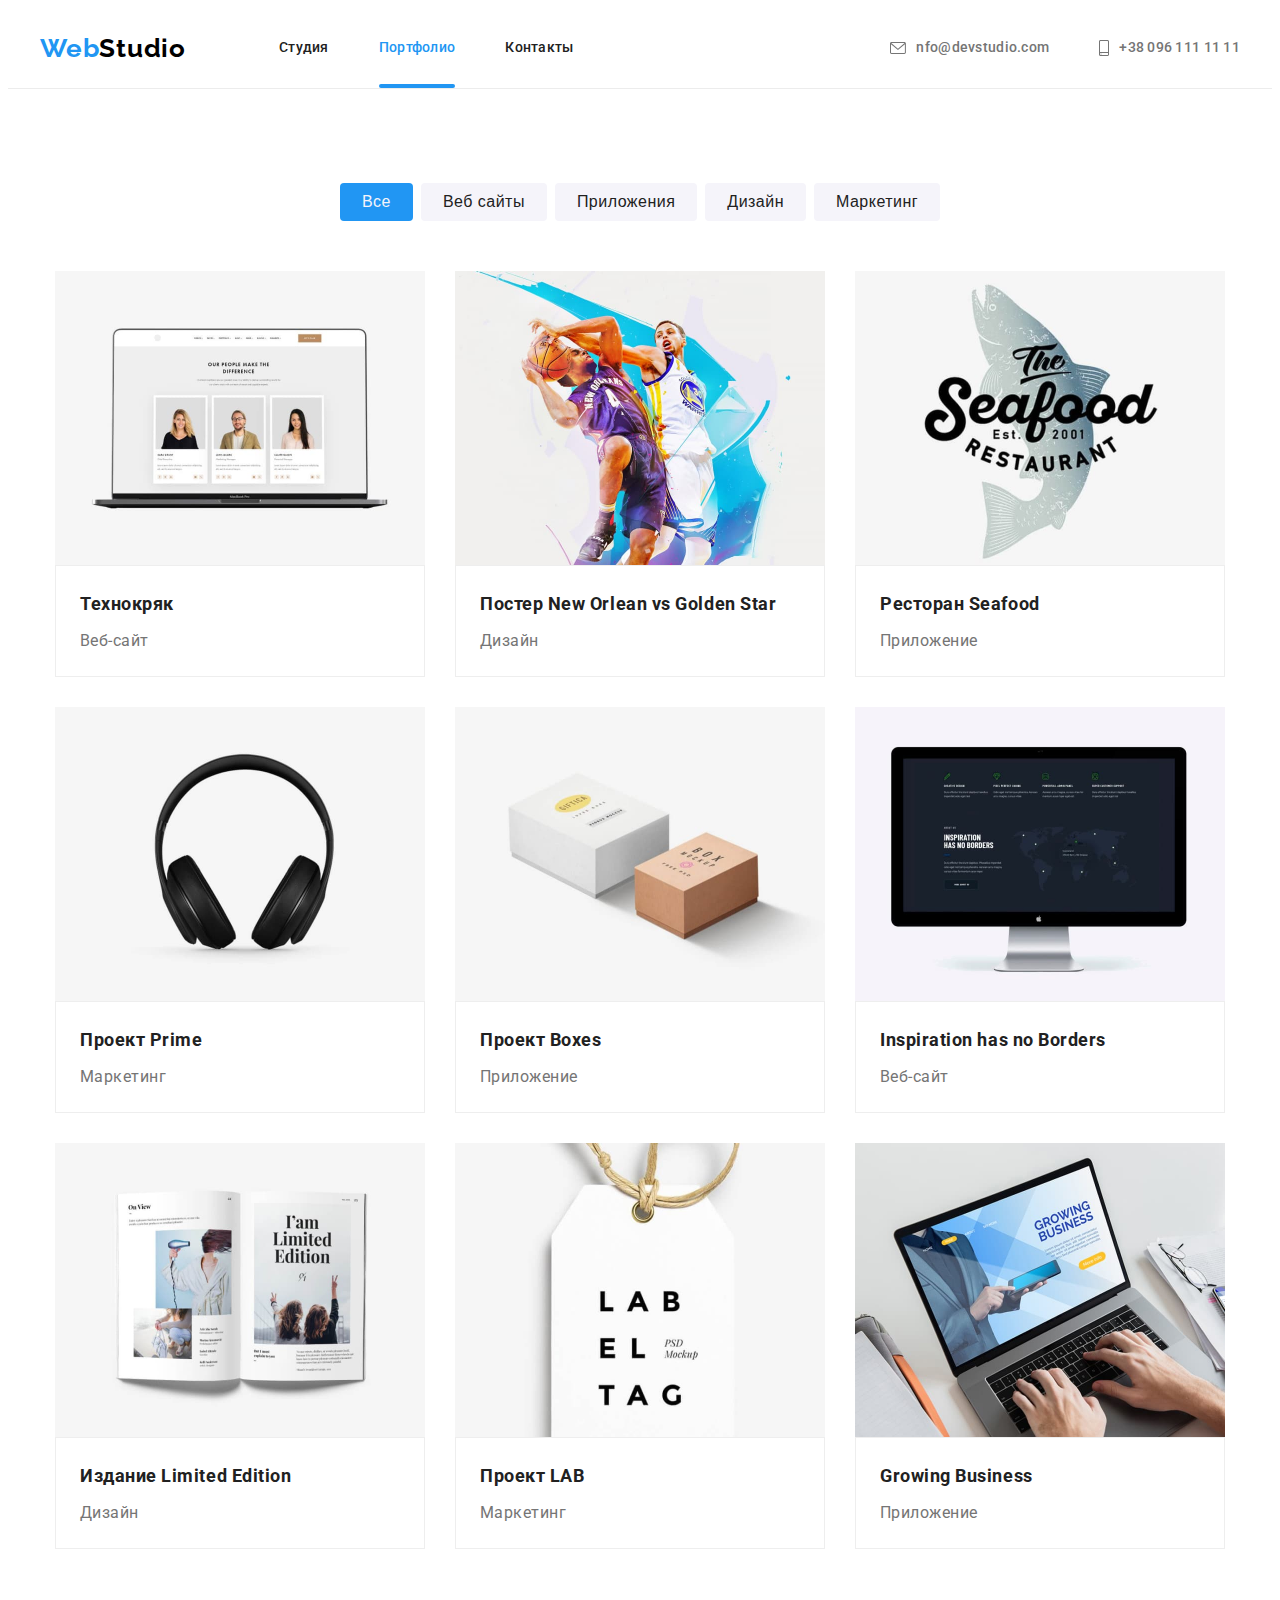
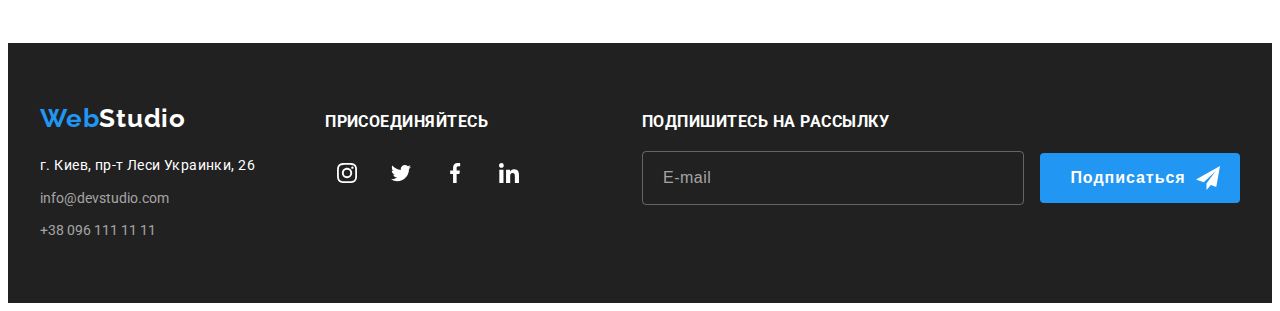
==== commit 5a3db80a: "refactired" ====
--- a/portfolio.html
+++ b/portfolio.html
@@ -9,7 +9,7 @@
     <link rel="preconnect" href="https://fonts.gstatic.com" crossorigin />
     <link rel="stylesheet" href="https://cdnjs.cloudflare.com/ajax/libs/modern-normalize/1.1.0/modern-normalize.min.css" integrity="sha512-wpPYUAdjBVSE4KJnH1VR1HeZfpl1ub8YT/NKx4PuQ5NmX2tKuGu6U/JRp5y+Y8XG2tV+wKQpNHVUX03MfMFn9Q==" crossorigin="anonymous" referrerpolicy="no-referrer" />
     <link href="https://fonts.googleapis.com/css2?family=Raleway:wght@700&family=Roboto:wght@400;500;700;900&display=swap" rel="stylesheet" />
-    <link rel="stylesheet" href="./css/styles.css" />
+    <link rel="stylesheet" href="./css/main.min.css" />
   </head>
 
   <body class="body">
@@ -18,7 +18,7 @@
     <header class="header">
       <div class="container header__container">
         <nav class="nav">
-          <a href="./index.html" class="logo link header__logo header__link" lang="en"><span class="header__accent">Web</span>Studio</a>
+          <a href="./index.html" class="logo logo-dark header__logo header__link" lang="en"><span class="logo__accent">Web</span>Studio</a>
           <ul class="list nav__list">
             <li class="nav__item">
               <a href="./index.html" class="link nav__link header__link">Студия</a>
@@ -209,7 +209,7 @@
     <footer class="footer">
       <div class="container footer__container">
         <div>
-          <a href="./index.html" class="logo footer__logo link footer__link" lang="en"> <span class="accent">Web</span>Studio</a>
+          <a href="./index.html" class="logo logo-light footer__logo footer__link" lang="en"> <span class="logo__accent">Web</span>Studio</a>
           <address class="address">
             <ul class="list footer__list">
               <li class="footer__item">
--- a/css/main.min.css
+++ b/css/main.min.css
@@ -0,0 +1 @@
+:root{--primary-background-color: #ffffff;--secondary-background-color: #f5f4fa;--hero-background-color: #2f303a;--branches-bg-color: rgba(47, 48, 58, 0.8);--modal-bg-color: rgba(0, 0, 0, 0.2);--title-color: #212121;--secondary-title-color: #ffffff;--text-color: #757575;--logo-color: #000000;--accent-color: #2196f3;--header-border-color: #ececec;--hero-hover-color: #188ce8;--footer-address-color: rgba(255, 255, 255, 0.6);--portf-btn-color: #f5f4fa;--portf-border-color: #eeeeee;--social-icon-color: #afb1b8;--social-icon-hover-color: #ffffff;--advant-icon-bg-color: #f5f4fa;--client-icon-border-color: #afb1b8;--footer-icon-bg-color: rgba(255, 255, 255, 0.1);--main-font: "Roboto", sans-serif;--accent-font: "Raleway", sans-serif;--hero-size: 44px;--title-size: 36px;--subtitle-size: 18px;--note-size: 16px;--text-size: 14px;--hero-weight: 900;--head-weight: 700;--secondary-weight: 500;--main-weight: 400;--timing-function: cubic-bezier(0.4, 0, 0.2, 1)}h1,h2,h3,h4,li,ul,p{margin-top:0;margin-bottom:0}a{text-decoration:none}img{display:block;max-width:100%;height:auto}.backdrop{position:fixed;top:0;left:0;width:100%;height:100%;background-color:var(--modal-bg-color);transition:visibility 500ms var(--timing-function),opacity 500ms var(--timing-function)}.backdrop.is-hidden{opacity:0;visibility:hidden;pointer-events:none}.modal{position:absolute;top:50%;left:50%;display:flex;flex-direction:column;transform:translate(-50%, -50%);transition:opacity 500ms var(--timing-function),transform 500ms var(--timing-function);width:528px;min-height:581px;padding:40px 40px;box-shadow:0px 1px 3px rgba(0,0,0,.12),0px 1px 1px rgba(0,0,0,.14),0px 2px 1px rgba(0,0,0,.2);border-radius:4px;background-color:var(--primary-background-color)}.backdrop.is-hidden>.modal-wrapper{opacity:0;transform:translate(-50%, 100%) scale(0.3)}.modal__close{position:absolute;top:8px;right:8px;display:flex;align-items:center;justify-content:center;padding:0;width:30px;height:30px;cursor:pointer;border:1px solid rgba(0,0,0,.1);border-radius:50%;background-color:var(--secondary-background-color);transition:fill 250ms var(--timing-function),border 250ms var(--timing-function)}.modal__close:hover,.modal__close:focus{fill:var(--accent-color);border:2px solid var(--accent-color);outline:2px solid var(--accent-color);background-color:var(--primary-background-color)}.modal__form{display:flex;flex-direction:column}.modal__label{position:relative;color:var(--title-color)}.modal__title{display:inline-flex;justify-content:center;margin-bottom:12px;font-weight:700;font-size:20px;line-height:1.15;letter-spacing:.03em;color:#212121}.label__input{width:100%;height:40px;margin-bottom:10px;border:1px solid rgba(33,33,33,.2);border-radius:4px;padding-left:40px;transition:border-color 300ms var(--timing-function),outline 300ms var(--timing-function)}.modal__label:hover .label__input{border-color:var(--accent-color)}.label__input:focus{border-color:var(--accent-color);outline:1px solid var(--accent-color)}.label__icon{position:absolute;top:45%;left:3%;fill:currentColor;transition:fill 300ms var(--timing-function)}.modal__label:hover .label__icon{fill:var(--accent-color)}.label__input:focus+.label__icon{fill:var(--accent-color)}.label__name{display:inline-block;margin-bottom:4px;font-weight:400;font-size:12px;line-height:1.15;letter-spacing:.01em;color:var(--text-color)}.label__feedback{padding:12px 16px;resize:none;width:100%;height:120px;margin-bottom:20px;border:1px solid rgba(33,33,33,.2);border-radius:4px;transition:border-color 300ms var(--timing-function),outline 300ms var(--timing-function)}.label__feedback::-moz-placeholder{font-weight:400;font-size:12px;line-height:1.15;letter-spacing:.01em;color:rgba(117,117,117,.5)}.label__feedback:-ms-input-placeholder{font-weight:400;font-size:12px;line-height:1.15;letter-spacing:.01em;color:rgba(117,117,117,.5)}.label__feedback::placeholder{font-weight:400;font-size:12px;line-height:1.15;letter-spacing:.01em;color:rgba(117,117,117,.5)}.label__feedback:focus{border-color:var(--accent-color);outline:1px solid var(--accent-color)}.modal__label:hover .label__feedback{border-color:var(--accent-color)}.modal__checkbox{display:inline-flex;align-items:center;justify-content:center;margin-bottom:30px;cursor:pointer}.checkbox__icon{margin-right:8px;border:2px solid var(--title-color);border-radius:4px;width:18px;height:18px;fill:#fff;transition:background-color 250ms var(--timing-function),border-color 300ms var(--timing-function)}.checkbox__label:hover .checkbox__icon{border-color:var(--accent-color)}.checkbox__input:hover+.checkbox__icon{border-color:var(--accent-color)}.checkbox__input:checked+.checkbox__icon{border-color:var(--accent-color);background-color:var(--accent-color)}.checkbox__text{margin-right:5px;font-weight:400;font-size:14px;line-height:1.71;letter-spacing:.03em;color:#757575}.checkbox__link{position:relative;font-weight:400;font-size:14px;line-height:1.71;letter-spacing:.03em;color:#2196f3}.checkbox__link::before{position:absolute;content:"";width:100%;height:1px;top:85%;background-color:var(--accent-color)}.modal__submit{position:relative;overflow:hidden;display:flex;align-items:center;justify-content:center;margin:0 auto;padding:10px 28px 10px 28px;min-width:200px;font-weight:var(--head-weight);font-size:var(--note-size);line-height:1.88;letter-spacing:.06em;color:var(--secondary-title-color);background-color:var(--accent-color);transition:background-color 250ms var(--timing-function),box-shadow 250ms var(--timing-function)}.modal__submit:hover{background-color:var(--hero-hover-color);box-shadow:0px 3px 1px rgba(0,0,10,.2),0px 1px 2px rgba(0,0,10,.28),0px 2px 2px rgba(0,0,10,.32)}.social{display:flex;justify-content:center;align-items:center}.social__link{display:flex;justify-content:center;align-items:center;width:44px;height:44px;border-radius:50%;transition:background-color 250ms cubic-bezier(0.4, 0, 0.2, 1)}.social__link:hover,.social__link:focus{background-color:var(--accent-color)}.social__item+.social__item{margin-left:10px}.social__icon{fill:var(--social-icon-color);transition:fill 250ms cubic-bezier(0.4, 0, 0.2, 1)}.social__link:hover .social__icon,.social__link:focus .social__icon{fill:var(--social-icon-hover-color)}.social__link-light{background-color:var(--primary-background-color)}.social__link-dark{background-color:var(--footer-icon-bg-color)}.join__icon{fill:var(--secondary-title-color)}.form-inner{display:flex;flex-direction:column;margin-left:auto}.form-inner__slogan{display:block;margin-bottom:20px;font-family:var(--main-font);font-weight:var(--head-weight);line-height:1.14;letter-spacing:.03em;text-transform:uppercase;color:var(--secondary-title-color)}.form-footer__label{margin-right:12px}.form-footer__input{min-width:358px;min-height:50px;padding-left:20px;background-color:rgba(0,0,0,0);font-weight:var(--main-weight);font-size:var(--note-size);line-height:1.25px;letter-spacing:.03em;cursor:pointer;border:1px solid rgba(255,255,255,.3);border-radius:4px;color:rgba(255,255,255,.6);transition:border 250ms var(--timing-function)}.form-footer__input:hover{border:2px solid rgba(255,255,255,.7)}.form-footer__input::-moz-placeholder{font-weight:var(--main-weight);font-size:var(--note-size);line-height:1.25px;letter-spacing:.03em;color:rgba(255,255,255,.6)}.form-footer__input:-ms-input-placeholder{font-weight:var(--main-weight);font-size:var(--note-size);line-height:1.25px;letter-spacing:.03em;color:rgba(255,255,255,.6)}.form-footer__input::placeholder{font-weight:var(--main-weight);font-size:var(--note-size);line-height:1.25px;letter-spacing:.03em;color:rgba(255,255,255,.6)}.form-footer__button{position:relative;display:inline-block;overflow:hidden;align-items:center;justify-content:center;padding:10px 52px 10px 28px;min-width:200px;font-weight:var(--head-weight);font-size:var(--note-size);line-height:1.88;letter-spacing:.06em;color:var(--secondary-title-color);background-color:var(--accent-color);transition:background-color 350ms var(--timing-function),box-shadow 350ms var(--timing-function)}.form-footer__button:hover,.form-footer__button:focus{background-color:var(--hero-hover-color);box-shadow:0px 0px 4px 1px rgba(176,206,252,.5)}.form-footer__icon{position:absolute;top:50%;left:84%;transform:translate(-50%, -50%);transition:transform 350ms var(--timing-function);fill:var(--secondary-title-color)}.form-footer__button:hover .form-footer__icon,.form-footer__button:focus .form-footer__icon{transform:translate(165%, -215%)}.logo{font-family:var(--accent-font);font-weight:var(--head-weight);font-size:26px;line-height:1.19;letter-spacing:.03em}.logo-dark{color:var(--logo-color)}.logo-light{color:var(--primary-background-color)}.logo__accent{color:var(--accent-color)}body{font-family:var(--main-font);font-style:normal;color:var(--text-color);background-color:var(--primary-background-color)}.container{margin:0 auto;max-width:1200px;padding-left:15px;padding-right:15px}.section{padding-top:94px;padding-bottom:94px}.section__list{display:flex;flex-wrap:wrap;margin-left:-30px}.link{font-size:14px;color:var(--title-color)}.list{padding-left:0;list-style:none}.button{font-style:inherit;cursor:pointer;border:none;border-radius:4px}.title{font-size:var(--title-size);line-height:1.17;letter-spacing:.03em;text-align:center;color:var(--title-color)}.section__title{margin-bottom:50px}.header{border-bottom:1px solid var(--header-border-color)}.header__logo{padding-top:24px;padding-bottom:24px}.header__container{display:flex}.nav__link{position:relative;display:block;font-weight:var(--secondary-weight);line-height:1.14;letter-spacing:.02em}.nav__link::before{position:absolute;bottom:0;left:0;content:"";width:100%;height:4px;background-color:var(--accent-color);border-radius:2px;transform:scaleX(0);transform-origin:0 0;transition:transform 250ms var(--timing-function)}.nav__link:hover::before{transform:scaleX(1)}.nav__link:focus::before{transform:scaleX(1)}.header__link{transition:color 250ms var(--timing-function)}.header__link:hover,.header__link:focus{color:var(--accent-color)}.header__link-current{color:var(--accent-color)}.header__link-current::after{position:absolute;bottom:0;left:0;content:"";width:100%;height:4px;background-color:var(--accent-color);border-radius:2px}.header__contacts{display:flex;align-items:center;font-weight:var(--secondary-weight);line-height:1.14;letter-spacing:.02em;color:var(--text-color);transition:color 250ms cubic-bezier(0.4, 0, 0.2, 1)}.nav{display:flex;align-items:center}.nav__list{display:flex;align-items:center}.nav__address{display:flex;align-items:center}.nav__link{padding-top:32px;padding-bottom:32px}.nav__list{margin-left:93px}.nav__item:not(:last-child){margin-right:50px}.header__contacts{padding-top:32px;padding-bottom:32px}.address__item:not(:last-child){margin-right:50px}.address{margin-left:auto}.header__icon{margin-right:10px;fill:currentColor}.header__contacts:hover .header__icon{fill:currentColor}.header__contacts:focus .header__icon{fill:currentColor}.hero{margin:0 auto;padding-top:200px;padding-bottom:200px;background-color:var(--hero-background-color);background-image:linear-gradient(to right, rgba(47, 48, 58, 0.4), rgba(47, 48, 58, 0.4)),url(../images/bground.jpg);max-width:1600px;height:600px;background-size:cover;background-position:center}.hero__title{margin:0 auto 30px;text-align:center;width:696px;font-weight:var(--hero-weight);font-size:var(--hero-size);line-height:1.36;letter-spacing:.06em;text-transform:uppercase;color:var(--secondary-title-color)}.hero__button{position:relative;overflow:hidden;display:flex;align-items:center;justify-content:center;margin:0 auto;padding:10px 28px 10px 52px;min-width:200px;font-weight:var(--head-weight);font-size:var(--note-size);line-height:1.88;letter-spacing:.06em;color:var(--secondary-title-color);background-color:var(--accent-color);transition:background-color 250ms var(--timing-function)}.hero__button:hover,.hero__button:focus{background-color:var(--hero-hover-color)}.hero__icon{position:absolute;top:50%;left:15%;transform:translate(-50%, -50%);transition:transform 250ms var(--timing-function);fill:var(--secondary-title-color)}.hero__button:hover .hero__icon{transform:translate(-55%, -195%)}.hero__icon-hovered{position:absolute;top:50%;left:15%;transform:translate(-54%, 90%);transition:transform 250ms var(--timing-function);fill:var(--secondary-title-color)}.hero__button:hover .hero__icon-hovered{transform:translate(-55%, -50%)}.advant__inner{display:flex;align-items:center;justify-content:center;margin-bottom:30px;width:270px;height:120px;background-color:var(--advant-icon-bg-color);border-radius:4px}.advant__title{margin-bottom:10px;font-weight:var(--head-weight);font-size:var(--text-size);line-height:1.14;text-transform:uppercase;letter-spacing:.03em;color:var(--title-color)}.advant__item{min-width:270px;flex-basis:calc(25% - 30px);margin-left:30px}.advant__text{font-size:var(--text-size);line-height:1.71;letter-spacing:.03em}.branches{padding-top:0}.brunches__text-inner{display:flex;position:absolute;width:100%;height:70px;justify-content:center;align-items:center;bottom:0px;background:var(--branches-bg-color)}.brunches__text{display:inline-block;font-weight:var(--head-weight);font-size:var(--text-size);line-height:1.14;letter-spacing:.03em;text-transform:uppercase;color:var(--secondary-title-color)}.branches__item{position:relative;min-width:270px;flex-basis:calc(33.3333333333% - 30px);margin-left:30px}.team{background-color:var(--secondary-background-color)}.team__item{min-width:270px;flex-basis:calc(25% - 30px);margin-left:30px;box-shadow:0px 1px 3px rgba(0,0,0,.12),0px 1px 1px rgba(0,0,0,.14),0px 2px 1px rgba(0,0,0,.2);border-radius:0px 0px 4px 4px;background-color:var(--primary-background-color)}.team__info{padding-top:30px;padding-bottom:30px}.team__name{margin-bottom:10px;font-weight:var(--secondary-weight);font-size:var(--note-size);line-height:1.18;letter-spacing:.03em;text-align:center;color:var(--title-color)}.team__descr{margin-bottom:16px;font-size:var(--note-size);line-height:1.18;letter-spacing:.03em;text-align:center;color:var(--text-color)}.client__list{display:flex;gap:30px}.client__link{display:flex;justify-content:center;align-items:center;width:170px;height:92px;border:1px solid var(--social-icon-color);fill:var(--social-icon-color);border-radius:4px;transition:border 250ms cubic-bezier(0.4, 0, 0.2, 1)}.client__link:hover,.client__link:focus{border-color:var(--accent-color)}.client__icon{transition:fill 250ms cubic-bezier(0.4, 0, 0.2, 1)}.client__link:hover .client__icon,.client__link:focus .client__icon{fill:var(--accent-color)}.footer{padding-top:60px;padding-bottom:60px;background-color:var(--title-color)}.footer__container{display:flex;align-items:baseline}.footer__logo{display:block;margin-bottom:20px}.footer__item:not(:last-child){display:block;margin-bottom:9px}.address{font-style:inherit}.footer__address{line-height:1.71;letter-spacing:.03em;color:var(--primary-background-color)}.footer__contacts{line-height:1.71;color:var(--footer-address-color)}.footer__link{transition:color 250ms cubic-bezier(0.4, 0, 0.2, 1)}.footer__link:hover,.footer__link:focus{color:var(--accent-color)}.footer__inner{display:block;width:206px;margin-left:70px}.footer__slogan{margin-bottom:20px;font-family:var(--main-font);font-weight:var(--head-weight);line-height:1.14;letter-spacing:.03em;text-transform:uppercase;color:var(--secondary-title-color)}.filter__btn{padding:6px 22px;font-weight:var(--secondary-weight);font-size:var(--note-size);line-height:1.62;text-align:center;letter-spacing:.03em;color:var(--title-color);background-color:var(--secondary-background-color);transition:color 250ms var(--timing-function),background-color 250ms var(--timing-function),box-shadow 250ms var(--timing-function)}.filter__btn:hover,.filter__btn:focus{background-color:var(--accent-color);color:var(--primary-background-color);box-shadow:0px 3px 1px rgba(0,0,0,.1),0px 1px 2px rgba(0,0,0,.08),0px 2px 2px rgba(0,0,0,.12)}.filter__btn:focus{outline:2px solid rgba(29,28,28,.521)}.filter__btn-current{color:var(--portf-btn-color);background-color:var(--accent-color)}.filter__list{margin-bottom:50px;display:flex;justify-content:center;flex-wrap:wrap}.filter__item:not(:last-child){margin-right:8px}.cards__list{display:flex;justify-content:center;flex-wrap:wrap;gap:30px}.cards__item{transition:box-shadow 250ms var(--timing-function)}.cards__item:hover{box-shadow:0px 1px 1px rgba(0,0,0,.12),0px 4px 4px rgba(0,0,0,.06),1px 4px 6px rgba(0,0,0,.16)}.cards__link{display:block;transition:box-shadow 250ms var(--timing-function)}.cards__link:focus{outline:2px solid rgba(29,28,28,.274);box-shadow:0px 1px 1px rgba(0,0,0,.12),0px 4px 4px rgba(0,0,0,.06),1px 4px 6px rgba(0,0,0,.16)}.cards__name{margin-bottom:4px;font-weight:var(--head-weight);font-size:var(--subtitle-size);line-height:2;letter-spacing:.03em;color:var(--title-color)}.cards__descr{font-size:var(--note-size);line-height:1.87;letter-spacing:.03em;color:var(--text-color)}.cards__border{padding-top:20px;padding-bottom:20px;padding-left:24px;padding-right:24px;border:1px solid var(--portf-border-color)}.cards__dropdown{position:relative;overflow:hidden}.dropdown__text-hover{position:absolute;left:0;top:0;width:370px;height:294px;padding:63px 24px;font-weight:400;font-size:18px;line-height:1.56;color:#fff;background:rgba(33,150,243,.9);transform:translateY(102%);transition:transform 250ms var(--timing-function)}.cards__item:hover .dropdown__text-hover{transform:translateY(0)}.visually-hidden{position:absolute;white-space:nowrap;width:1px;height:1px;overflow:hidden;border:0;padding:0;clip:rect(0 0 0 0);-webkit-clip-path:inset(50%);clip-path:inset(50%);margin:-1px}/*# sourceMappingURL=main.min.css.map */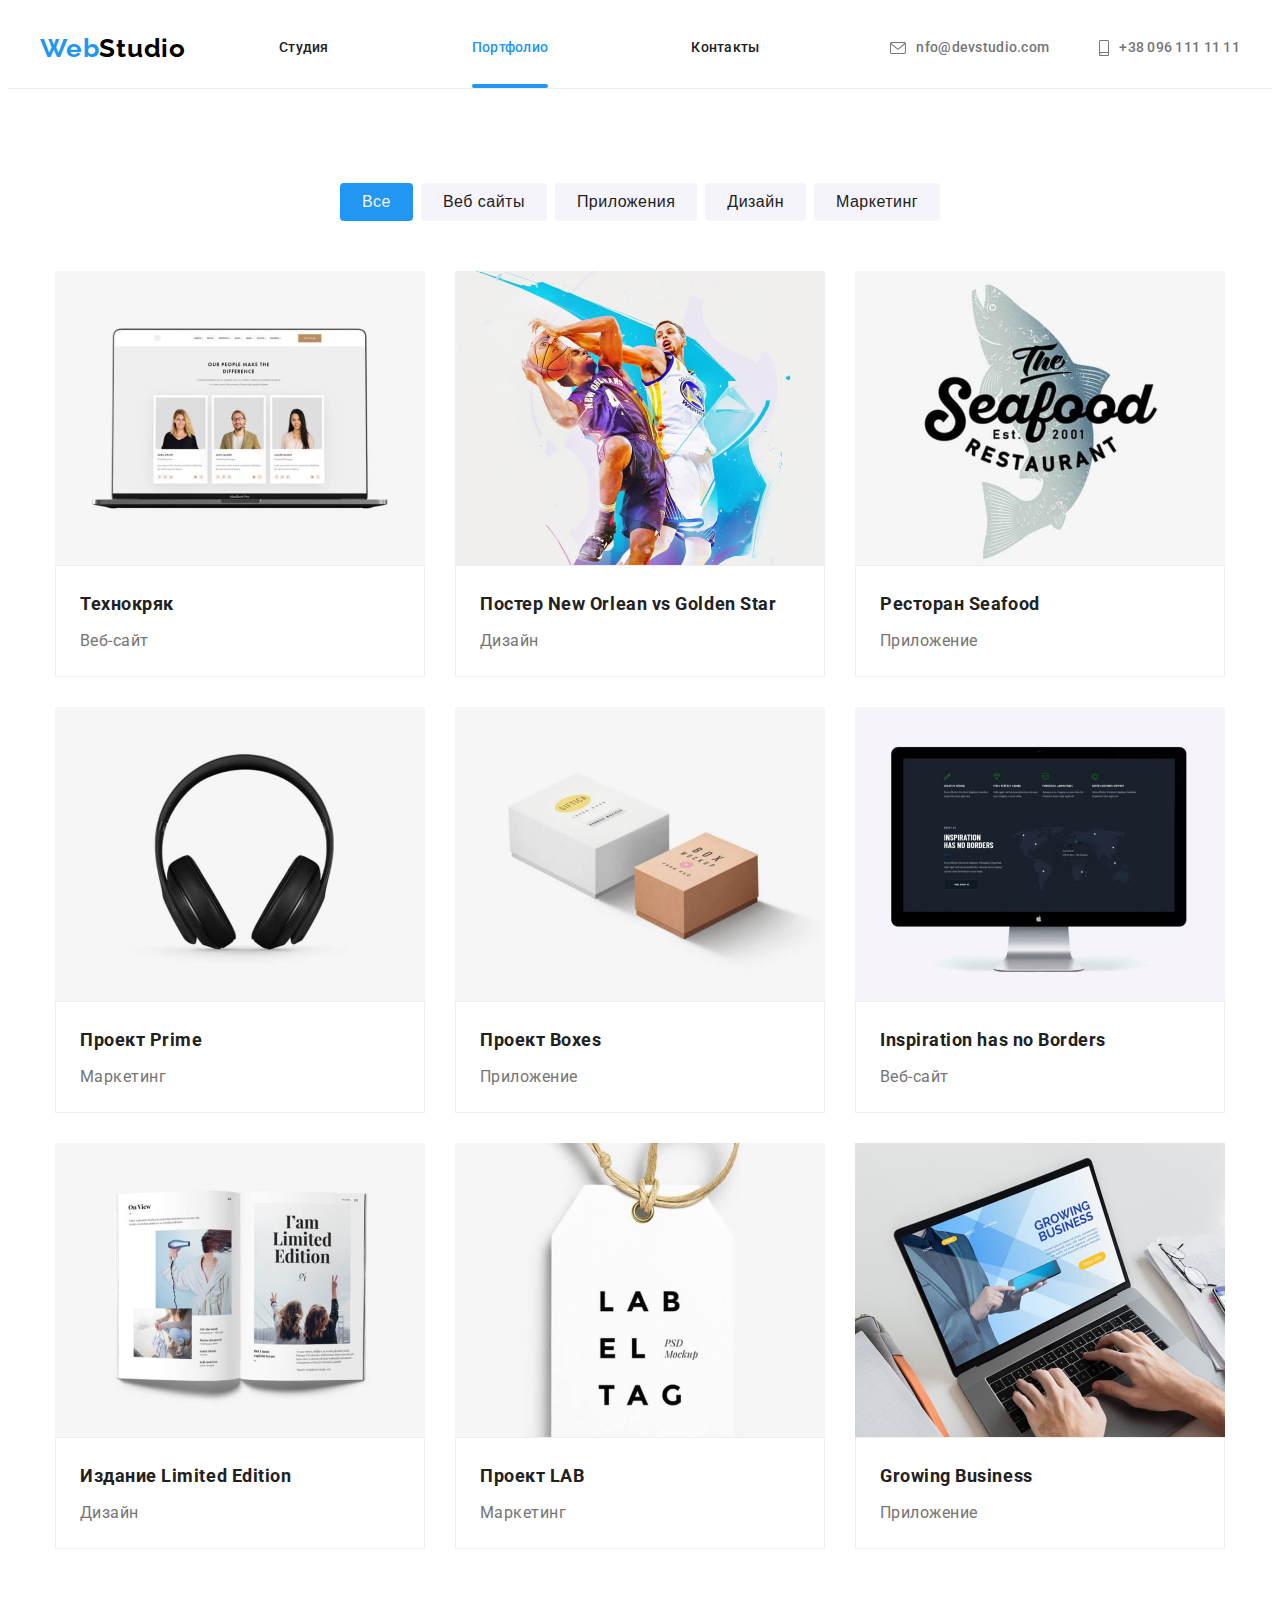
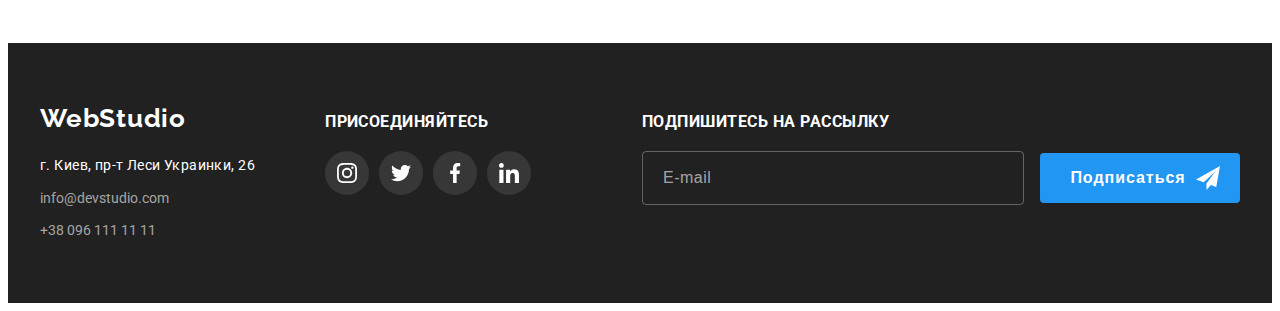
==== commit c82efa76: "deleted:styles.css" ====
--- a/portfolio.html
+++ b/portfolio.html
@@ -9,7 +9,7 @@
     <link rel="preconnect" href="https://fonts.gstatic.com" crossorigin />
     <link rel="stylesheet" href="https://cdnjs.cloudflare.com/ajax/libs/modern-normalize/1.1.0/modern-normalize.min.css" integrity="sha512-wpPYUAdjBVSE4KJnH1VR1HeZfpl1ub8YT/NKx4PuQ5NmX2tKuGu6U/JRp5y+Y8XG2tV+wKQpNHVUX03MfMFn9Q==" crossorigin="anonymous" referrerpolicy="no-referrer" />
     <link href="https://fonts.googleapis.com/css2?family=Raleway:wght@700&family=Roboto:wght@400;500;700;900&display=swap" rel="stylesheet" />
-    <link rel="stylesheet" href="./css/main.min.css" />
+    <link rel="stylesheet" href="./css/styles.css" />
   </head>
 
   <body class="body">
@@ -18,7 +18,7 @@
     <header class="header">
       <div class="container header__container">
         <nav class="nav">
-          <a href="./index.html" class="logo logo-dark header__logo header__link" lang="en"><span class="logo__accent">Web</span>Studio</a>
+          <a href="./index.html" class="logo link header__logo header__link" lang="en"><span class="header__accent">Web</span>Studio</a>
           <ul class="list nav__list">
             <li class="nav__item">
               <a href="./index.html" class="link nav__link header__link">Студия</a>
@@ -209,7 +209,7 @@
     <footer class="footer">
       <div class="container footer__container">
         <div>
-          <a href="./index.html" class="logo logo-light footer__logo footer__link" lang="en"> <span class="logo__accent">Web</span>Studio</a>
+          <a href="./index.html" class="logo footer__logo link footer__link" lang="en"> <span class="accent">Web</span>Studio</a>
           <address class="address">
             <ul class="list footer__list">
               <li class="footer__item">
--- a/css/styles.css
+++ b/css/styles.css
@@ -0,0 +1,1099 @@
+/** =====================Работа 7===================================== */
+
+:root {
+  --primary-background-color: #ffffff;
+  --secondary-background-color: #f5f4fa;
+  --hero-background-color: #2f303a;
+  --branches-bg-color: rgba(47, 48, 58, 0.8);
+  --modal-bg-color: rgba(0, 0, 0, 0.2);
+
+  --title-color: #212121;
+  --secondary-title-color: #ffffff;
+  --text-color: #757575;
+  --logo-color: #000000;
+  --accent-color: #2196f3;
+  --header-border-color: #ececec;
+  --hero-hover-color: #188ce8;
+  --footer-address-color: rgba(255, 255, 255, 0.6);
+  --portf-btn-color: #f5f4fa;
+  --portf-border-color: #eeeeee;
+
+  --social-icon-color: #afb1b8;
+  --social-icon-hover-color: #ffffff;
+  --advant-icon-bg-color: #f5f4fa;
+  --client-icon-border-color: #afb1b8;
+  --footer-icon-bg-color: rgba(255, 255, 255, 0.1);
+
+  --main-font: "Roboto", sans-serif;
+  --accent-font: "Raleway", sans-serif;
+  --hero-size: 44px;
+  --title-size: 36px;
+  --subtitle-size: 18px;
+  --note-size: 16px;
+  --text-size: 14px;
+  --hero-weight: 900;
+  --head-weight: 700;
+  --secondary-weight: 500;
+  --main-weight: 400;
+
+  --timing-function: cubic-bezier(0.4, 0, 0.2, 1);
+}
+
+/* section {
+  background-color: aquamarine;
+  outline: 2px solid yellow;
+} */
+
+h1,
+h2,
+h3,
+h4,
+li,
+ul,
+p {
+  margin-top: 0;
+  margin-bottom: 0;
+}
+
+a {
+  text-decoration: none;
+}
+
+img {
+  display: block;
+  max-width: 100%;
+  height: auto;
+}
+body {
+  font-family: var(--main-font);
+  font-style: normal;
+  color: var(--text-color);
+  background-color: var(--primary-background-color);
+}
+
+/* скрытый заголовок */
+.visually-hidden {
+  position: absolute;
+  white-space: nowrap;
+  width: 1px;
+  height: 1px;
+  overflow: hidden;
+  border: 0;
+  padding: 0;
+  clip: rect(0 0 0 0);
+  clip-path: inset(50%);
+  margin: -1px;
+}
+
+.link {
+  font-size: 14px;
+  color: var(--title-color);
+}
+.list {
+  padding-left: 0;
+  list-style: none;
+}
+
+.header__link:hover,
+.header__link:focus {
+  color: var(--accent-color);
+}
+
+.button {
+  font-style: inherit;
+  cursor: pointer;
+  border: none;
+  border-radius: 4px;
+}
+
+.container {
+  margin: 0 auto;
+  max-width: 1200px;
+  padding-left: 15px;
+  padding-right: 15px;
+
+  /* outline: 2px solid tomato; */
+}
+
+.section {
+  padding-top: 94px;
+  padding-bottom: 94px;
+}
+
+/** названия секций h2*/
+.title {
+  font-size: var(--title-size);
+  line-height: 1.17;
+  letter-spacing: 0.03em;
+  text-align: center;
+  color: var(--title-color);
+}
+
+/**======= Header =======**/
+
+.header {
+  border-bottom: 1px solid var(--header-border-color);
+}
+
+.logo {
+  font-family: var(--accent-font);
+  font-weight: var(--head-weight);
+  font-size: 26px;
+  line-height: 1.19;
+  letter-spacing: 0.03em;
+  color: var(--logo-color);
+  /* transition: color 250ms cubic-bezier(0.4, 0, 0.2, 1); */
+}
+
+.header__logo {
+  padding-top: 24px;
+  padding-bottom: 24px;
+}
+.header__accent {
+  color: var(--accent-color);
+}
+
+.header__container {
+  display: flex;
+}
+
+/** кнопки навигации **/
+.nav__link {
+  position: relative;
+  display: block;
+  font-weight: var(--secondary-weight);
+  line-height: 1.14;
+  letter-spacing: 0.02em;
+}
+
+.nav__link::before {
+  position: absolute;
+  bottom: 0;
+  left: 0;
+  content: "";
+  width: 100%;
+  height: 4px;
+  background-color: var(--accent-color);
+  border-radius: 2px;
+  transform: scaleX(0);
+  transform-origin: 0 0;
+  transition: transform 250ms var(--timing-function);
+}
+
+.nav__link::before {
+  position: absolute;
+  bottom: 0;
+  left: 0;
+  content: "";
+  width: 100%;
+  height: 4px;
+  background-color: var(--accent-color);
+  border-radius: 2px;
+  transform: scaleX(0);
+  transform-origin: 0 0;
+  transition: transform 250ms var(--timing-function);
+}
+
+/** ссылки в header  */
+.header__link {
+  transition: color 250ms var(--timing-function);
+}
+
+.header__link-current {
+  color: var(--accent-color);
+}
+
+/**Полоска под ссылками в header*/
+.nav__link:hover::before {
+  transform: scaleX(1);
+}
+
+.nav__link:focus::before {
+  transform: scaleX(1);
+}
+
+.header__link-current::after {
+  position: absolute;
+  bottom: 0;
+  left: 0;
+  content: "";
+  width: 100%;
+  height: 4px;
+  background-color: var(--accent-color);
+  border-radius: 2px;
+}
+
+/** адрес в header **/
+.header__contacts {
+  display: flex;
+  align-items: center;
+  font-weight: var(--secondary-weight);
+  line-height: 1.14;
+  letter-spacing: 0.02em;
+  color: var(--text-color);
+  transition: color 250ms cubic-bezier(0.4, 0, 0.2, 1);
+}
+
+/** Header в строку **/
+.nav {
+  display: flex;
+  align-items: center;
+}
+
+.nav__list {
+  display: flex;
+  align-items: center;
+}
+
+.nav__address {
+  display: flex;
+  align-items: center;
+}
+
+.nav__link {
+  padding-top: 32px;
+  padding-bottom: 32px;
+}
+
+.header__contacts {
+  padding-top: 32px;
+  padding-bottom: 32px;
+}
+
+.nav__item {
+  margin-left: 93px;
+}
+
+.nav__item:not(:last-child) {
+  margin-right: 50px;
+}
+
+.address__item:not(:last-child) {
+  margin-right: 50px;
+}
+
+.address {
+  margin-left: auto;
+}
+
+.header__icon {
+  margin-right: 10px;
+  fill: currentColor;
+}
+/**Цвет иконок адреса в header при ховере */
+.header__contacts:hover .header__icon {
+  fill: currentColor;
+}
+
+.header__contacts:focus .header__icon {
+  fill: currentColor;
+}
+
+/**======= hero======= **/
+.hero {
+  margin: 0 auto;
+  padding-top: 200px;
+  padding-bottom: 200px;
+  background-color: var(--hero-background-color);
+  background-image: linear-gradient(to right, rgba(47, 48, 58, 0.4), rgba(47, 48, 58, 0.4)), url(../images/bground.jpg);
+  max-width: 1600px;
+  height: 600px;
+  background-size: cover;
+  background-position: center;
+}
+/** заголовок героя h1*/
+.hero__title {
+  margin: 0 auto 30px;
+  text-align: center;
+  width: 696px;
+  font-weight: var(--hero-weight);
+  font-size: var(--hero-size);
+  line-height: 1.36;
+  letter-spacing: 0.06em;
+  text-transform: uppercase;
+  color: var(--secondary-title-color);
+}
+
+/** кнопка героя */
+.hero__button {
+  position: relative;
+  overflow: hidden;
+  display: flex;
+  align-items: center;
+  justify-content: center;
+  margin: 0 auto;
+  padding: 10px 28px 10px 52px;
+  min-width: 200px;
+  font-weight: var(--head-weight);
+  font-size: var(--note-size);
+  line-height: 1.88;
+  letter-spacing: 0.06em;
+  color: var(--secondary-title-color);
+  background-color: var(--accent-color);
+  transition: background-color 250ms var(--timing-function);
+}
+
+/* .hero-button::before{
+  content: "";
+  display: block;
+  align-items: center;
+  justify-content: center;
+  width: 24px;
+  height: 24px;
+  background-image: url(../images/icons/twitter.svg);
+  background-position: center;
+  background-repeat: no-repeat;
+  background-size: contain;
+} */
+
+.hero__button:hover,
+.hero__button:focus {
+  background-color: var(--hero-hover-color);
+}
+
+.hero__icon {
+  position: absolute;
+  top: 50%;
+  left: 15%;
+  transform: translate(-50%, -50%);
+  transition: transform 250ms var(--timing-function);
+  fill: var(--secondary-title-color);
+}
+
+.hero__icon-hovered {
+  position: absolute;
+  top: 50%;
+  left: 15%;
+  transform: translate(-54%, 90%);
+  transition: transform 250ms var(--timing-function);
+  fill: var(--secondary-title-color);
+}
+
+.hero__button:hover .hero__icon {
+  transform: translate(-55%, -195%);
+}
+
+.hero__button:hover .hero__icon-hovered {
+  transform: translate(-55%, -50%);
+}
+
+/** Преимущества  */
+
+.advant__inner {
+  display: flex;
+  align-items: center;
+  justify-content: center;
+  margin-bottom: 30px;
+  width: 270px;
+  height: 120px;
+  background-color: var(--advant-icon-bg-color);
+  border-radius: 4px;
+}
+
+.advant__title {
+  margin-bottom: 10px;
+  font-weight: var(--head-weight);
+  font-size: var(--text-size);
+  line-height: 1.14;
+  text-transform: uppercase;
+  letter-spacing: 0.03em;
+  color: var(--title-color);
+}
+
+.advant__item {
+  min-width: 270px;
+  flex-basis: calc(100% / 4 - 30px);
+  margin-left: 30px;
+  /* outline: 2px solid yellow; */
+}
+
+/* текст преимущества p */
+.advant__text {
+  font-size: var(--text-size);
+  line-height: 1.71;
+  letter-spacing: 0.03em;
+}
+
+.section__list {
+  display: flex;
+  flex-wrap: wrap;
+  margin-left: -30px;
+}
+
+/**======== Чем мы занимаемся ========*/
+.branches {
+  padding-top: 0;
+}
+
+.brunches__text-inner {
+  display: flex;
+  position: absolute;
+  width: 100%;
+  height: 70px;
+  justify-content: center;
+  align-items: center;
+  bottom: 0px;
+  background: var(--branches-bg-color);
+}
+
+.brunches__text {
+  display: inline-block;
+  font-weight: var(--head-weight);
+  font-size: var(--text-size);
+  line-height: 1.14;
+  letter-spacing: 0.03em;
+  text-transform: uppercase;
+
+  color: var(--secondary-title-color);
+}
+
+.branches__item {
+  position: relative;
+  min-width: 270px;
+  flex-basis: calc(100% / 3 - 30px);
+  margin-left: 30px;
+  /* outline: 2px solid yellow; */
+}
+
+/**====== Наша команда ======*/
+.team {
+  background-color: var(--secondary-background-color);
+}
+
+.section__title {
+  margin-bottom: 50px;
+}
+
+.team__item {
+  min-width: 270px;
+  flex-basis: calc(100% / 4 - 30px);
+  margin-left: 30px;
+  /* outline: 2px solid yellow; */
+  box-shadow: 0px 1px 3px rgba(0, 0, 0, 0.12), 0px 1px 1px rgba(0, 0, 0, 0.14), 0px 2px 1px rgba(0, 0, 0, 0.2);
+  border-radius: 0px 0px 4px 4px;
+  background-color: var(--primary-background-color);
+}
+
+/* имя фамилия h2 */
+.team__info {
+  padding-top: 30px;
+  padding-bottom: 30px;
+  /* outline: 2.5px dashed red; */
+}
+
+.team__name {
+  margin-bottom: 10px;
+  font-weight: var(--secondary-weight);
+  font-size: var(--note-size);
+  line-height: 1.18;
+  letter-spacing: 0.03em;
+  text-align: center;
+  color: var(--title-color);
+}
+
+/* должности p */
+.team__descr {
+  margin-bottom: 16px;
+  font-size: var(--note-size);
+  line-height: 1.18;
+  letter-spacing: 0.03em;
+  text-align: center;
+  color: var(--text-color);
+}
+
+.social {
+  display: flex;
+  justify-content: center;
+  align-items: center;
+}
+
+.social__link {
+  display: flex;
+  justify-content: center;
+  align-items: center;
+  width: 44px;
+  height: 44px;
+  background-color: var(--primary-background-color);
+  border-radius: 50%;
+  transition: background-color 250ms cubic-bezier(0.4, 0, 0.2, 1);
+}
+
+.social__item + .social__item {
+  margin-left: 10px;
+}
+
+.social__icon {
+  fill: var(--social-icon-color);
+  transition: fill 250ms cubic-bezier(0.4, 0, 0.2, 1);
+}
+/* *Ховер подложки иконок соцсетей */
+.social__link:hover,
+.social__link:focus {
+  background-color: var(--accent-color);
+}
+/** Ховер иконок соцсетей */
+.social__link:hover .social__icon,
+.social__link:focus .social__icon {
+  fill: var(--social-icon-hover-color);
+}
+
+/* *Постоянные клиенты */
+
+.client__list {
+  display: flex;
+  gap: 30px;
+}
+
+.client__link {
+  display: flex;
+  justify-content: center;
+  align-items: center;
+  width: 170px;
+  height: 92px;
+  border: 1px solid var(--social-icon-color);
+  fill: var(--social-icon-color);
+  border-radius: 4px;
+  transition: border 250ms cubic-bezier(0.4, 0, 0.2, 1);
+}
+
+.client__icon {
+  transition: fill 250ms cubic-bezier(0.4, 0, 0.2, 1);
+}
+
+/* *Ховер бордера постоянных клиентов */
+.client__link:hover,
+.client__link:focus {
+  border-color: var(--accent-color);
+}
+/* *Ховер иконки постоянных клтиентов */
+.client__link:hover .client__icon,
+.client__link:focus .client__icon {
+  fill: var(--accent-color);
+}
+
+/* Footer */
+.footer {
+  padding-top: 60px;
+  padding-bottom: 60px;
+  background-color: var(--title-color);
+}
+
+.footer__container {
+  display: flex;
+  align-items: baseline;
+  /* column-gap: 70px; */
+}
+
+.footer__logo {
+  display: block;
+  margin-bottom: 20px;
+  color: var(--primary-background-color);
+}
+.footer__item:not(:last-child) {
+  display: block;
+  margin-bottom: 9px;
+}
+.address {
+  font-style: inherit;
+}
+
+.footer__address {
+  line-height: 1.71;
+  letter-spacing: 0.03em;
+  color: var(--primary-background-color);
+}
+
+.footer__contacts {
+  line-height: 1.71;
+  color: var(--footer-address-color);
+}
+
+.footer__link {
+  transition: color 250ms cubic-bezier(0.4, 0, 0.2, 1);
+}
+
+.footer__link:hover,
+.footer__link:focus {
+  color: var(--accent-color);
+}
+
+.footer__inner {
+  display: block;
+  width: 206px;
+  margin-left: 70px;
+}
+
+.footer__slogan {
+  margin-bottom: 20px;
+  font-family: var(--main-font);
+  font-weight: var(--head-weight);
+  line-height: 1.14;
+  letter-spacing: 0.03em;
+  text-transform: uppercase;
+  color: var(--secondary-title-color);
+}
+
+.join__icon {
+  fill: var(--secondary-title-color);
+}
+
+.join__link {
+  background-color: var(--footer-icon-bg-color);
+}
+
+/* *Форма в footer * */
+.form-inner {
+  display: flex;
+  flex-direction: column;
+  margin-left: auto;
+}
+
+.form-inner__slogan {
+  display: block;
+  margin-bottom: 20px;
+  font-family: var(--main-font);
+  font-weight: var(--head-weight);
+  line-height: 1.14;
+  letter-spacing: 0.03em;
+  text-transform: uppercase;
+  color: var(--secondary-title-color);
+}
+.form-footer__label {
+  margin-right: 12px;
+}
+
+.form-footer__input {
+  min-width: 358px;
+  min-height: 50px;
+  padding-left: 20px;
+  background-color: transparent;
+  font-weight: var(--main-weight);
+  font-size: var(--note-size);
+  line-height: 1.25px;
+  letter-spacing: 0.03em;
+  cursor: pointer;
+  border: 1px solid rgba(255, 255, 255, 0.3);
+  border-radius: 4px;
+  color: rgba(255, 255, 255, 0.6);
+  transition: border 250ms var(--timing-function);
+}
+
+.form-footer__input:hover {
+  border: 2px solid rgba(255, 255, 255, 0.7);
+}
+
+.form-footer__input::placeholder {
+  font-weight: var(--main-weight);
+  font-size: var(--note-size);
+  line-height: 1.25px;
+  letter-spacing: 0.03em;
+  color: rgba(255, 255, 255, 0.6);
+}
+
+.form-footer__button {
+  position: relative;
+  display: inline-block;
+  overflow: hidden;
+  align-items: center;
+  justify-content: center;
+  padding: 10px 52px 10px 28px;
+  min-width: 200px;
+  font-weight: var(--head-weight);
+  font-size: var(--note-size);
+  line-height: 1.88;
+  letter-spacing: 0.06em;
+  color: var(--secondary-title-color);
+  background-color: var(--accent-color);
+  transition: background-color 350ms var(--timing-function), box-shadow 350ms var(--timing-function);
+}
+
+.form-footer__icon {
+  position: absolute;
+  top: 50%;
+  left: 84%;
+  transform: translate(-50%, -50%);
+  transition: transform 350ms var(--timing-function);
+  fill: var(--secondary-title-color);
+}
+
+.form-footer__button:hover,
+.form-footer__button:focus {
+  background-color: var(--hero-hover-color);
+  box-shadow: 0px 0px 4px 1px rgba(176, 206, 252, 0.5);
+}
+
+.form-footer__button:hover .form-footer__icon,
+.form-footer__button:focus .form-footer__icon {
+  transform: translate(165%, -215%);
+}
+
+/** =======ПОРТФОЛИО======= */
+.filter__btn {
+  padding: 6px 22px;
+  font-weight: var(--secondary-weight);
+  font-size: var(--note-size);
+  line-height: 1.62;
+  text-align: center;
+  letter-spacing: 0.03em;
+  color: var(--title-color);
+  background-color: var(--secondary-background-color);
+  transition: color 250ms var(--timing-function), background-color 250ms var(--timing-function), box-shadow 250ms var(--timing-function);
+}
+
+.filter__btn:hover,
+.filter__btn:focus {
+  background-color: var(--accent-color);
+  color: var(--primary-background-color);
+  box-shadow: 0px 3px 1px rgba(0, 0, 0, 0.1), 0px 1px 2px rgba(0, 0, 0, 0.08), 0px 2px 2px rgba(0, 0, 0, 0.12);
+}
+
+.filter__btn:focus {
+  outline: 2px solid rgba(29, 28, 28, 0.521);
+}
+
+.filter__btn-current {
+  color: var(--portf-btn-color);
+  background-color: var(--accent-color);
+}
+
+.filter__list {
+  margin-bottom: 50px;
+  display: flex;
+  justify-content: center;
+  flex-wrap: wrap;
+}
+
+.filter__item:not(:last-child) {
+  margin-right: 8px;
+}
+
+/* *========Карточки портфолио========== */
+
+.cards__list {
+  display: flex;
+  justify-content: center;
+  flex-wrap: wrap;
+  gap: 30px;
+}
+
+.cards__item {
+  transition: box-shadow 250ms var(--timing-function);
+}
+
+.cards__link {
+  display: block;
+  transition: box-shadow 250ms var(--timing-function);
+}
+
+.cards__name {
+  margin-bottom: 4px;
+  font-weight: var(--head-weight);
+  font-size: var(--subtitle-size);
+  line-height: 2;
+  letter-spacing: 0.03em;
+
+  color: var(--title-color);
+}
+
+.cards__descr {
+  font-size: var(--note-size);
+  line-height: 1.87;
+  letter-spacing: 0.03em;
+  color: var(--text-color);
+}
+
+.cards__border {
+  padding-top: 20px;
+  padding-bottom: 20px;
+  padding-left: 24px;
+  padding-right: 24px;
+  border: 1px solid var(--portf-border-color);
+}
+
+.cards__item:hover {
+  box-shadow: 0px 1px 1px rgb(0 0 0 / 12%), 0px 4px 4px rgb(0 0 0 / 6%), 1px 4px 6px rgb(0 0 0 / 16%);
+}
+
+.cards__item:hover .dropdown__text-hover {
+  transform: translateY(0);
+}
+/* .cards__link:focus .dropdown__text-hover {
+  transform: translateY(0);
+} */
+
+.cards__link:focus {
+  outline: 2px solid rgba(29, 28, 28, 0.274);
+  box-shadow: 0px 1px 1px rgb(0 0 0 / 12%), 0px 4px 4px rgb(0 0 0 / 6%), 1px 4px 6px rgb(0 0 0 / 16%);
+}
+
+/* .cards__link {
+  transition: box-shadow 250ms var(--timing-function);
+} */
+
+.cards__dropdown {
+  position: relative;
+  overflow: hidden;
+}
+
+.dropdown__text-hover {
+  position: absolute;
+  left: 0;
+  top: 0;
+
+  width: 370px;
+  height: 294px;
+  padding: 63px 24px;
+
+  font-weight: 400;
+  font-size: 18px;
+  line-height: 1.56;
+  color: #ffffff;
+
+  background: rgba(33, 150, 243, 0.9);
+  transform: translateY(102%);
+  transition: transform 250ms var(--timing-function);
+}
+
+/* *Модальное окно */
+
+.backdrop {
+  position: fixed;
+  top: 0;
+  left: 0;
+  width: 100%;
+  height: 100%;
+  background-color: var(--modal-bg-color);
+  transition: visibility 500ms var(--timing-function), opacity 500ms var(--timing-function);
+}
+
+.backdrop.is-hidden {
+  opacity: 0;
+  visibility: hidden;
+  pointer-events: none;
+}
+
+.modal {
+  position: absolute;
+  top: 50%;
+  left: 50%;
+  display: flex;
+  flex-direction: column;
+  transform: translate(-50%, -50%);
+  transition: opacity 500ms var(--timing-function), transform 500ms var(--timing-function);
+  width: 528px;
+  min-height: 581px;
+  padding: 40px 40px;
+  box-shadow: 0px 1px 3px rgba(0, 0, 0, 0.12), 0px 1px 1px rgba(0, 0, 0, 0.14), 0px 2px 1px rgba(0, 0, 0, 0.2);
+  border-radius: 4px;
+  background-color: var(--primary-background-color);
+}
+
+.backdrop.is-hidden > .modal-wrapper {
+  opacity: 0;
+  transform: translate(-50%, 100%) scale(0.3);
+}
+
+.modal__close {
+  position: absolute;
+  top: 8px;
+  right: 8px;
+  display: flex;
+  align-items: center;
+  justify-content: center;
+  padding: 0;
+  width: 30px;
+  height: 30px;
+  cursor: pointer;
+  border: 1px solid rgba(0, 0, 0, 0.1);
+  border-radius: 50%;
+  background-color: var(--secondary-background-color);
+  transition: fill 250ms var(--timing-function), border 250ms var(--timing-function);
+}
+
+.modal__close:hover,
+.modal__close:focus {
+  fill: var(--accent-color);
+  border: 2px solid var(--accent-color);
+  outline: 2px solid var(--accent-color);
+  background-color: var(--primary-background-color);
+}
+
+.modal__form {
+  display: flex;
+  flex-direction: column;
+}
+
+.modal__label {
+  position: relative;
+  color: var(--title-color);
+}
+
+.modal__title {
+  display: inline-flex;
+  justify-content: center;
+  margin-bottom: 12px;
+  font-weight: 700;
+  font-size: 20px;
+  line-height: 1.15;
+  letter-spacing: 0.03em;
+
+  color: #212121;
+}
+
+.label__input {
+  width: 100%;
+  height: 40px;
+  margin-bottom: 10px;
+  border: 1px solid rgba(33, 33, 33, 0.2);
+  border-radius: 4px;
+  padding-left: 40px;
+  transition: border-color 300ms var(--timing-function), outline 300ms var(--timing-function);
+}
+
+.label__icon {
+  position: absolute;
+  top: 45%;
+  left: 3%;
+  fill: currentColor;
+  transition: fill 300ms var(--timing-function);
+}
+
+/* *синяя рамка инпута при ховере */
+.modal__label:hover .label__input {
+  border-color: var(--accent-color);
+}
+/* *синяя иконка инпута при ховере */
+.modal__label:hover .label__icon {
+  fill: var(--accent-color);
+}
+/* *синяя рамка инпута при фокусе */
+.label__input:focus {
+  border-color: var(--accent-color);
+  outline: 1px solid var(--accent-color);
+}
+/* *синяя иконка инпута при фокусе */
+.label__input:focus + .label__icon {
+  fill: var(--accent-color);
+}
+
+.label__name {
+  display: inline-block;
+  margin-bottom: 4px;
+  font-weight: 400;
+  font-size: 12px;
+  line-height: 1.15;
+  letter-spacing: 0.01em;
+
+  color: var(--text-color);
+}
+
+.label__feedback {
+  padding: 12px 16px;
+  resize: none;
+  width: 100%;
+  height: 120px;
+  margin-bottom: 20px;
+  border: 1px solid rgba(33, 33, 33, 0.2);
+  border-radius: 4px;
+  transition: border-color 300ms var(--timing-function), outline 300ms var(--timing-function);
+}
+
+.label__feedback::placeholder {
+  font-weight: 400;
+  font-size: 12px;
+  line-height: 1.15;
+  letter-spacing: 0.01em;
+  color: rgba(117, 117, 117, 0.5);
+}
+
+/* *синяя рамка поля ввода текста при ховере */
+.modal__label:hover .label__feedback {
+  border-color: var(--accent-color);
+}
+/* *синяя рамка поля ввода текста при фокусе */
+.label__feedback:focus {
+  border-color: var(--accent-color);
+  outline: 1px solid var(--accent-color);
+}
+
+.modal__checkbox {
+  display: inline-flex;
+  align-items: center;
+  justify-content: center;
+  margin-bottom: 30px;
+  cursor: pointer;
+  /* outline: 2px dashed teal; */
+}
+
+.checkbox__icon {
+  margin-right: 8px;
+  border: 2px solid var(--title-color);
+  border-radius: 4px;
+  width: 18px;
+  height: 18px;
+  fill: #ffffff;
+  transition: background-color 250ms var(--timing-function), border-color 300ms var(--timing-function);
+}
+
+.checkbox__label:hover .checkbox__icon {
+  border-color: var(--accent-color);
+}
+
+.checkbox__input:hover + .checkbox__icon {
+  border-color: var(--accent-color);
+}
+
+.checkbox__input:checked + .checkbox__icon {
+  border-color: var(--accent-color);
+  background-color: var(--accent-color);
+}
+
+.checkbox__text {
+  margin-right: 5px;
+  font-weight: 400;
+  font-size: 14px;
+  line-height: 1.71;
+  letter-spacing: 0.03em;
+  color: #757575;
+}
+
+.checkbox__link {
+  position: relative;
+  font-weight: 400;
+  font-size: 14px;
+  line-height: 1.71;
+  letter-spacing: 0.03em;
+  color: #2196f3;
+}
+
+.checkbox__link::before {
+  position: absolute;
+  content: "";
+  width: 100%;
+  height: 1px;
+  top: 85%;
+  background-color: var(--accent-color);
+}
+
+.modal__submit {
+  position: relative;
+  overflow: hidden;
+  display: flex;
+  align-items: center;
+  justify-content: center;
+  margin: 0 auto;
+  padding: 10px 28px 10px 28px;
+  min-width: 200px;
+  font-weight: var(--head-weight);
+  font-size: var(--note-size);
+  line-height: 1.88;
+  letter-spacing: 0.06em;
+  color: var(--secondary-title-color);
+  background-color: var(--accent-color);
+  transition: background-color 250ms var(--timing-function), box-shadow 250ms var(--timing-function);
+}
+
+.modal__submit:hover {
+  background-color: var(--hero-hover-color);
+  box-shadow: 0px 3px 1px rgb(0 0 10 / 20%), 0px 1px 2px rgb(0 0 10 / 28%), 0px 2px 2px rgb(0 0 10 / 32%);
+}
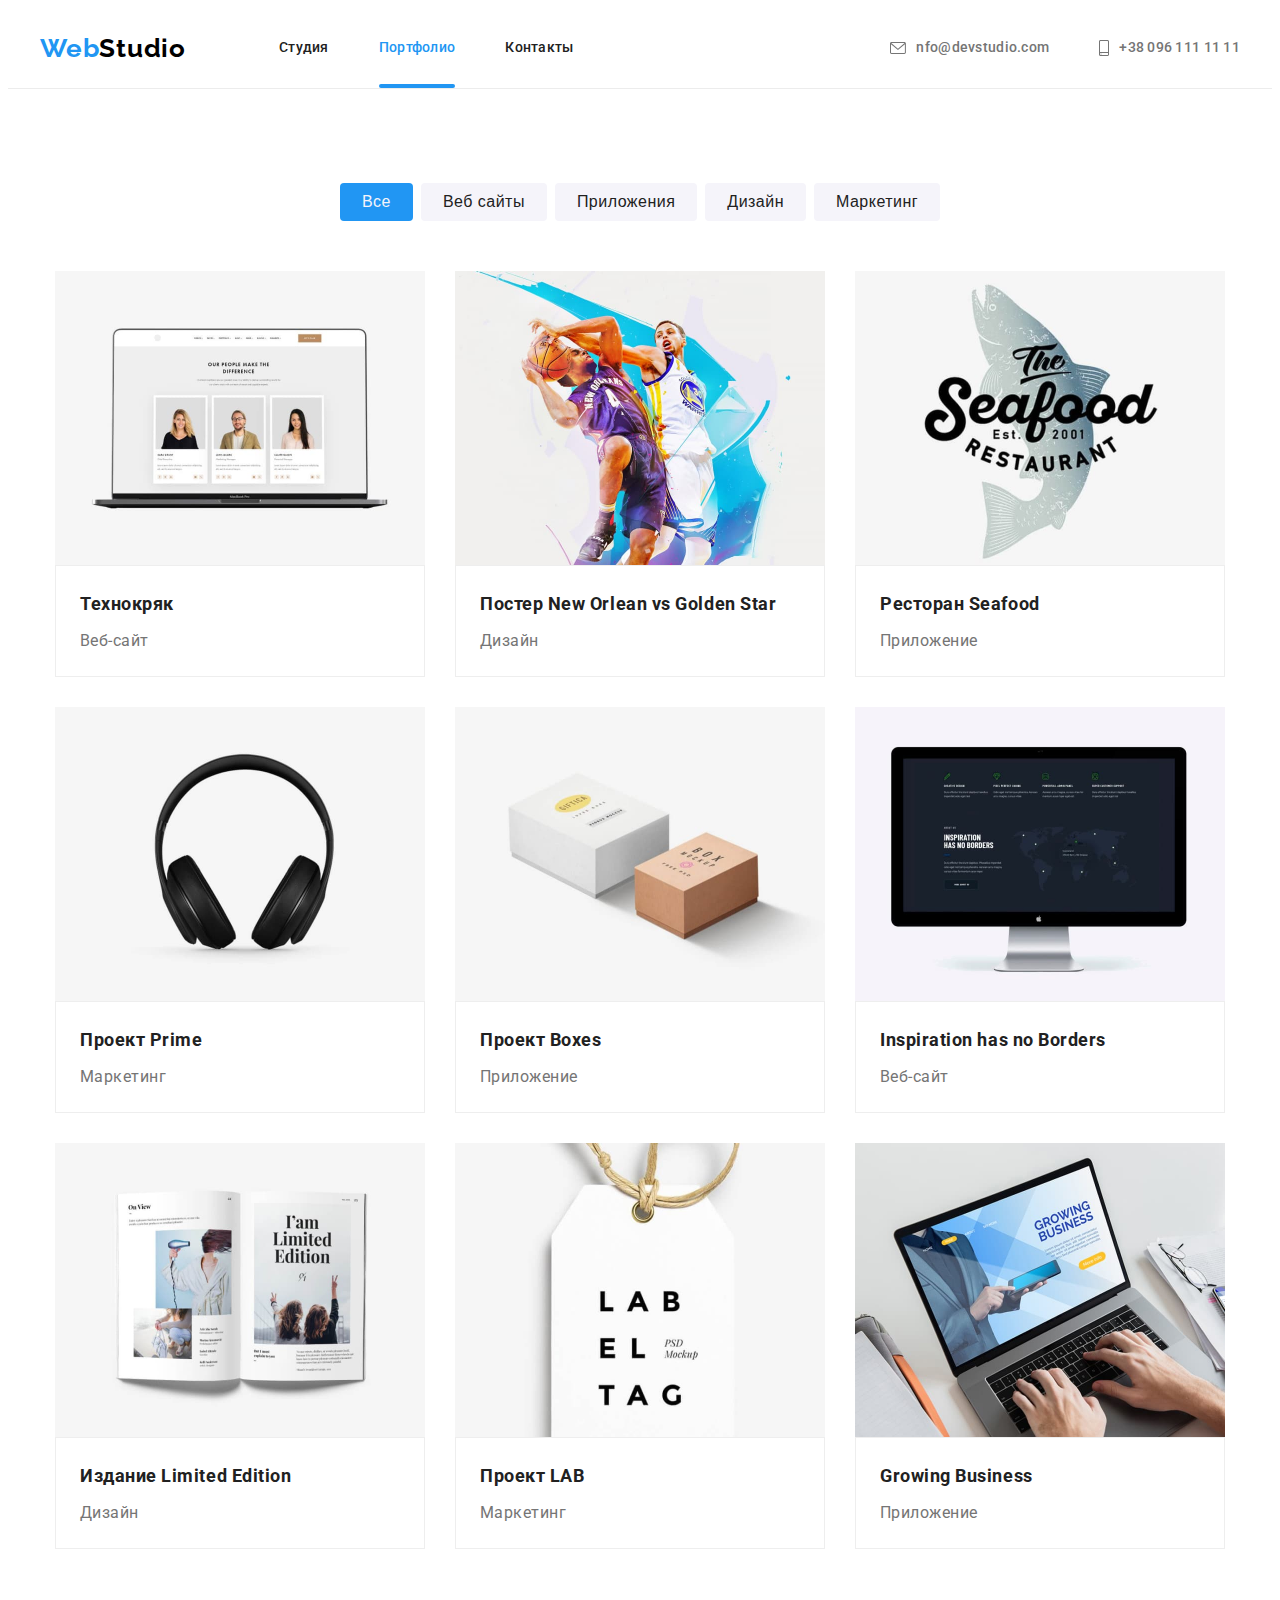
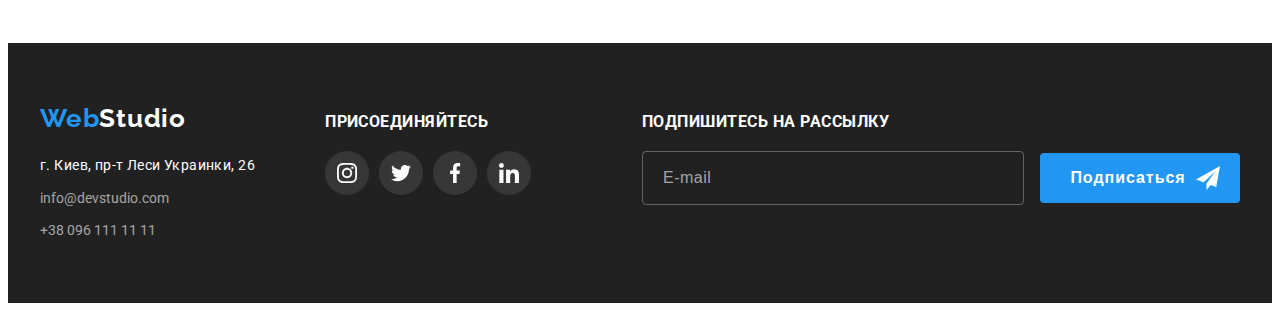
==== commit b2311e72: "исправил ошибки" ====
--- a/portfolio.html
+++ b/portfolio.html
@@ -9,7 +9,7 @@
     <link rel="preconnect" href="https://fonts.gstatic.com" crossorigin />
     <link rel="stylesheet" href="https://cdnjs.cloudflare.com/ajax/libs/modern-normalize/1.1.0/modern-normalize.min.css" integrity="sha512-wpPYUAdjBVSE4KJnH1VR1HeZfpl1ub8YT/NKx4PuQ5NmX2tKuGu6U/JRp5y+Y8XG2tV+wKQpNHVUX03MfMFn9Q==" crossorigin="anonymous" referrerpolicy="no-referrer" />
     <link href="https://fonts.googleapis.com/css2?family=Raleway:wght@700&family=Roboto:wght@400;500;700;900&display=swap" rel="stylesheet" />
-    <link rel="stylesheet" href="./css/styles.css" />
+    <link rel="stylesheet" href="./css/main.min.css" />
   </head>
 
   <body class="body">
@@ -18,7 +18,7 @@
     <header class="header">
       <div class="container header__container">
         <nav class="nav">
-          <a href="./index.html" class="logo link header__logo header__link" lang="en"><span class="header__accent">Web</span>Studio</a>
+          <a href="./index.html" class="logo logo-dark header__logo header__link" lang="en"><span class="logo__accent">Web</span>Studio</a>
           <ul class="list nav__list">
             <li class="nav__item">
               <a href="./index.html" class="link nav__link header__link">Студия</a>
@@ -209,7 +209,7 @@
     <footer class="footer">
       <div class="container footer__container">
         <div>
-          <a href="./index.html" class="logo footer__logo link footer__link" lang="en"> <span class="accent">Web</span>Studio</a>
+          <a href="./index.html" class="logo footer__logo logo-light footer__link" lang="en"> <span class="logo__accent">Web</span>Studio</a>
           <address class="address">
             <ul class="list footer__list">
               <li class="footer__item">
@@ -228,28 +228,28 @@
           <p class="footer__slogan">Присоединяйтесь</p>
           <ul class="social list">
             <li class="join social__item item">
-              <a href="#" class="social__link join__link link" target="_blank" rel="noopener noreferrer nofollow" aria-label="instagram">
+              <a href="#" class="social__link social__link-dark link" target="_blank" rel="noopener noreferrer nofollow" aria-label="instagram">
                 <svg class="join__icon" width="20" height="20">
                   <use href="./images/sprite.svg#instagram"></use>
                 </svg>
               </a>
             </li>
             <li class="social__item item">
-              <a href="#" class="social__link join__link link" target="_blank" rel="noopener noreferrer nofollow" aria-label="instagram">
+              <a href="#" class="social__link social__link-dark link" target="_blank" rel="noopener noreferrer nofollow" aria-label="instagram">
                 <svg class="join__icon" width="20" height="20">
                   <use href="./images/sprite.svg#twitter"></use>
                 </svg>
               </a>
             </li>
             <li class="social__item item">
-              <a href="#" class="social__link join__link link" target="_blank" rel="noopener noreferrer nofollow" aria-label="instagram">
+              <a href="#" class="social__link social__link-dark link" target="_blank" rel="noopener noreferrer nofollow" aria-label="instagram">
                 <svg class="join__icon" width="20" height="20">
                   <use href="./images/sprite.svg#facebook"></use>
                 </svg>
               </a>
             </li>
             <li class="social__item item">
-              <a href="#" class="social__link join__link link" target="_blank" rel="noopener noreferrer nofollow" aria-label="instagram">
+              <a href="#" class="social__link social__link-dark link" target="_blank" rel="noopener noreferrer nofollow" aria-label="instagram">
                 <svg class="join__icon" width="20" height="20">
                   <use href="./images/sprite.svg#linkedin"></use>
                 </svg>
--- a/css/main.min.css
+++ b/css/main.min.css
@@ -0,0 +1 @@
+:root{--primary-background-color: #ffffff;--secondary-background-color: #f5f4fa;--hero-background-color: #2f303a;--branches-bg-color: rgba(47, 48, 58, 0.8);--modal-bg-color: rgba(0, 0, 0, 0.2);--title-color: #212121;--secondary-title-color: #ffffff;--text-color: #757575;--logo-color: #000000;--accent-color: #2196f3;--header-border-color: #ececec;--hero-hover-color: #188ce8;--footer-address-color: rgba(255, 255, 255, 0.6);--portf-btn-color: #f5f4fa;--portf-border-color: #eeeeee;--social-icon-color: #afb1b8;--social-icon-hover-color: #ffffff;--advant-icon-bg-color: #f5f4fa;--client-icon-border-color: #afb1b8;--footer-icon-bg-color: rgba(255, 255, 255, 0.1);--main-font: "Roboto", sans-serif;--accent-font: "Raleway", sans-serif;--hero-size: 44px;--title-size: 36px;--subtitle-size: 18px;--note-size: 16px;--text-size: 14px;--hero-weight: 900;--head-weight: 700;--secondary-weight: 500;--main-weight: 400;--timing-function: cubic-bezier(0.4, 0, 0.2, 1)}h1,h2,h3,h4,li,ul,p{margin-top:0;margin-bottom:0}a{text-decoration:none}img{display:block;max-width:100%;height:auto}.backdrop{position:fixed;top:0;left:0;width:100%;height:100%;background-color:var(--modal-bg-color);-webkit-transition:visibility 500ms var(--timing-function),opacity 500ms var(--timing-function);transition:visibility 500ms var(--timing-function),opacity 500ms var(--timing-function)}.backdrop.is-hidden{opacity:0;visibility:hidden;pointer-events:none}.modal{position:absolute;top:50%;left:50%;display:-webkit-box;display:-ms-flexbox;display:flex;-webkit-box-orient:vertical;-webkit-box-direction:normal;-ms-flex-direction:column;flex-direction:column;-webkit-transform:translate(-50%, -50%);transform:translate(-50%, -50%);-webkit-transition:opacity 500ms var(--timing-function),-webkit-transform 500ms var(--timing-function);transition:opacity 500ms var(--timing-function),-webkit-transform 500ms var(--timing-function);transition:opacity 500ms var(--timing-function),transform 500ms var(--timing-function);transition:opacity 500ms var(--timing-function),transform 500ms var(--timing-function),-webkit-transform 500ms var(--timing-function);width:528px;min-height:581px;padding:40px 40px;-webkit-box-shadow:0px 1px 3px rgba(0,0,0,.12),0px 1px 1px rgba(0,0,0,.14),0px 2px 1px rgba(0,0,0,.2);box-shadow:0px 1px 3px rgba(0,0,0,.12),0px 1px 1px rgba(0,0,0,.14),0px 2px 1px rgba(0,0,0,.2);border-radius:4px;background-color:var(--primary-background-color)}.backdrop.is-hidden>.modal-wrapper{opacity:0;-webkit-transform:translate(-50%, 100%) scale(0.3);transform:translate(-50%, 100%) scale(0.3)}.modal__close{position:absolute;top:8px;right:8px;display:-webkit-box;display:-ms-flexbox;display:flex;-webkit-box-align:center;-ms-flex-align:center;align-items:center;-webkit-box-pack:center;-ms-flex-pack:center;justify-content:center;padding:0;width:30px;height:30px;cursor:pointer;border:1px solid rgba(0,0,0,.1);border-radius:50%;background-color:var(--secondary-background-color);-webkit-transition:fill 250ms var(--timing-function),border 250ms var(--timing-function);transition:fill 250ms var(--timing-function),border 250ms var(--timing-function)}.modal__close:hover,.modal__close:focus{fill:var(--accent-color);border:2px solid var(--accent-color);outline:2px solid var(--accent-color);background-color:var(--primary-background-color)}.modal__form{display:-webkit-box;display:-ms-flexbox;display:flex;-webkit-box-orient:vertical;-webkit-box-direction:normal;-ms-flex-direction:column;flex-direction:column}.modal__label{position:relative;color:var(--title-color)}.modal__title{display:-webkit-inline-box;display:-ms-inline-flexbox;display:inline-flex;-webkit-box-pack:center;-ms-flex-pack:center;justify-content:center;margin-bottom:12px;font-weight:700;font-size:20px;line-height:1.15;letter-spacing:.03em;color:#212121}.label__input{width:100%;height:40px;margin-bottom:10px;border:1px solid rgba(33,33,33,.2);border-radius:4px;padding-left:40px;-webkit-transition:border-color 300ms var(--timing-function),outline 300ms var(--timing-function);transition:border-color 300ms var(--timing-function),outline 300ms var(--timing-function)}.modal__label:hover .label__input{border-color:var(--accent-color)}.label__input:focus{border-color:var(--accent-color);outline:1px solid var(--accent-color)}.label__icon{position:absolute;top:45%;left:3%;fill:currentColor;-webkit-transition:fill 300ms var(--timing-function);transition:fill 300ms var(--timing-function)}.modal__label:hover .label__icon{fill:var(--accent-color)}.label__input:focus+.label__icon{fill:var(--accent-color)}.label__name{display:inline-block;margin-bottom:4px;font-weight:400;font-size:12px;line-height:1.15;letter-spacing:.01em;color:var(--text-color)}.label__feedback{padding:12px 16px;resize:none;width:100%;height:120px;margin-bottom:20px;border:1px solid rgba(33,33,33,.2);border-radius:4px;-webkit-transition:border-color 300ms var(--timing-function),outline 300ms var(--timing-function);transition:border-color 300ms var(--timing-function),outline 300ms var(--timing-function)}.label__feedback::-webkit-input-placeholder{font-weight:400;font-size:12px;line-height:1.15;letter-spacing:.01em;color:rgba(117,117,117,.5)}.label__feedback::-moz-placeholder{font-weight:400;font-size:12px;line-height:1.15;letter-spacing:.01em;color:rgba(117,117,117,.5)}.label__feedback:-ms-input-placeholder{font-weight:400;font-size:12px;line-height:1.15;letter-spacing:.01em;color:rgba(117,117,117,.5)}.label__feedback::-ms-input-placeholder{font-weight:400;font-size:12px;line-height:1.15;letter-spacing:.01em;color:rgba(117,117,117,.5)}.label__feedback::placeholder{font-weight:400;font-size:12px;line-height:1.15;letter-spacing:.01em;color:rgba(117,117,117,.5)}.label__feedback:focus{border-color:var(--accent-color);outline:1px solid var(--accent-color)}.modal__label:hover .label__feedback{border-color:var(--accent-color)}.modal__checkbox{display:-webkit-inline-box;display:-ms-inline-flexbox;display:inline-flex;-webkit-box-align:center;-ms-flex-align:center;align-items:center;-webkit-box-pack:center;-ms-flex-pack:center;justify-content:center;margin-bottom:30px;cursor:pointer}.checkbox__icon{margin-right:8px;border:2px solid var(--title-color);border-radius:4px;width:18px;height:18px;fill:#fff;-webkit-transition:background-color 250ms var(--timing-function),border-color 300ms var(--timing-function);transition:background-color 250ms var(--timing-function),border-color 300ms var(--timing-function)}.checkbox__label:hover .checkbox__icon{border-color:var(--accent-color)}.checkbox__input:hover+.checkbox__icon{border-color:var(--accent-color)}.checkbox__input:checked+.checkbox__icon{border-color:var(--accent-color);background-color:var(--accent-color)}.checkbox__text{margin-right:5px;font-weight:400;font-size:14px;line-height:1.71;letter-spacing:.03em;color:#757575}.checkbox__link{position:relative;font-weight:400;font-size:14px;line-height:1.71;letter-spacing:.03em;color:#2196f3}.checkbox__link::before{position:absolute;content:"";width:100%;height:1px;top:85%;background-color:var(--accent-color)}.modal__submit{position:relative;overflow:hidden;display:-webkit-box;display:-ms-flexbox;display:flex;-webkit-box-align:center;-ms-flex-align:center;align-items:center;-webkit-box-pack:center;-ms-flex-pack:center;justify-content:center;margin:0 auto;padding:10px 28px 10px 28px;min-width:200px;font-weight:var(--head-weight);font-size:var(--note-size);line-height:1.88;letter-spacing:.06em;color:var(--secondary-title-color);background-color:var(--accent-color);-webkit-transition:background-color 250ms var(--timing-function),-webkit-box-shadow 250ms var(--timing-function);transition:background-color 250ms var(--timing-function),-webkit-box-shadow 250ms var(--timing-function);transition:background-color 250ms var(--timing-function),box-shadow 250ms var(--timing-function);transition:background-color 250ms var(--timing-function),box-shadow 250ms var(--timing-function),-webkit-box-shadow 250ms var(--timing-function)}.modal__submit:hover{background-color:var(--hero-hover-color);-webkit-box-shadow:0px 3px 1px rgba(0,0,10,.2),0px 1px 2px rgba(0,0,10,.28),0px 2px 2px rgba(0,0,10,.32);box-shadow:0px 3px 1px rgba(0,0,10,.2),0px 1px 2px rgba(0,0,10,.28),0px 2px 2px rgba(0,0,10,.32)}.social{display:-webkit-box;display:-ms-flexbox;display:flex;-webkit-box-pack:center;-ms-flex-pack:center;justify-content:center;-webkit-box-align:center;-ms-flex-align:center;align-items:center}.social__link{display:-webkit-box;display:-ms-flexbox;display:flex;-webkit-box-pack:center;-ms-flex-pack:center;justify-content:center;-webkit-box-align:center;-ms-flex-align:center;align-items:center;width:44px;height:44px;border-radius:50%;-webkit-transition:background-color 250ms cubic-bezier(0.4, 0, 0.2, 1);transition:background-color 250ms cubic-bezier(0.4, 0, 0.2, 1)}.social__link:hover,.social__link:focus{background-color:var(--accent-color)}.social__item+.social__item{margin-left:10px}.social__icon{fill:var(--social-icon-color);-webkit-transition:fill 250ms cubic-bezier(0.4, 0, 0.2, 1);transition:fill 250ms cubic-bezier(0.4, 0, 0.2, 1)}.social__link:hover .social__icon,.social__link:focus .social__icon{fill:var(--social-icon-hover-color)}.social__link-light{background-color:var(--primary-background-color)}.social__link-dark{background-color:var(--footer-icon-bg-color)}.join__icon{fill:var(--secondary-title-color)}.form-inner{display:-webkit-box;display:-ms-flexbox;display:flex;-webkit-box-orient:vertical;-webkit-box-direction:normal;-ms-flex-direction:column;flex-direction:column;margin-left:auto}.form-inner__slogan{display:block;margin-bottom:20px;font-family:var(--main-font);font-weight:var(--head-weight);line-height:1.14;letter-spacing:.03em;text-transform:uppercase;color:var(--secondary-title-color)}.form-footer__label{margin-right:12px}.form-footer__input{min-width:358px;min-height:50px;padding-left:20px;background-color:rgba(0,0,0,0);font-weight:var(--main-weight);font-size:var(--note-size);line-height:1.25px;letter-spacing:.03em;cursor:pointer;border:1px solid rgba(255,255,255,.3);border-radius:4px;color:rgba(255,255,255,.6);-webkit-transition:border 250ms var(--timing-function);transition:border 250ms var(--timing-function)}.form-footer__input:hover{border:2px solid rgba(255,255,255,.7)}.form-footer__input::-webkit-input-placeholder{font-weight:var(--main-weight);font-size:var(--note-size);line-height:1.25px;letter-spacing:.03em;color:rgba(255,255,255,.6)}.form-footer__input::-moz-placeholder{font-weight:var(--main-weight);font-size:var(--note-size);line-height:1.25px;letter-spacing:.03em;color:rgba(255,255,255,.6)}.form-footer__input:-ms-input-placeholder{font-weight:var(--main-weight);font-size:var(--note-size);line-height:1.25px;letter-spacing:.03em;color:rgba(255,255,255,.6)}.form-footer__input::-ms-input-placeholder{font-weight:var(--main-weight);font-size:var(--note-size);line-height:1.25px;letter-spacing:.03em;color:rgba(255,255,255,.6)}.form-footer__input::placeholder{font-weight:var(--main-weight);font-size:var(--note-size);line-height:1.25px;letter-spacing:.03em;color:rgba(255,255,255,.6)}.form-footer__button{position:relative;display:inline-block;overflow:hidden;-webkit-box-align:center;-ms-flex-align:center;align-items:center;-webkit-box-pack:center;-ms-flex-pack:center;justify-content:center;padding:10px 52px 10px 28px;min-width:200px;font-weight:var(--head-weight);font-size:var(--note-size);line-height:1.88;letter-spacing:.06em;color:var(--secondary-title-color);background-color:var(--accent-color);-webkit-transition:background-color 350ms var(--timing-function),-webkit-box-shadow 350ms var(--timing-function);transition:background-color 350ms var(--timing-function),-webkit-box-shadow 350ms var(--timing-function);transition:background-color 350ms var(--timing-function),box-shadow 350ms var(--timing-function);transition:background-color 350ms var(--timing-function),box-shadow 350ms var(--timing-function),-webkit-box-shadow 350ms var(--timing-function)}.form-footer__button:hover,.form-footer__button:focus{background-color:var(--hero-hover-color);-webkit-box-shadow:0px 0px 4px 1px rgba(176,206,252,.5);box-shadow:0px 0px 4px 1px rgba(176,206,252,.5)}.form-footer__icon{position:absolute;top:50%;left:84%;-webkit-transform:translate(-50%, -50%);transform:translate(-50%, -50%);-webkit-transition:-webkit-transform 350ms var(--timing-function);transition:-webkit-transform 350ms var(--timing-function);transition:transform 350ms var(--timing-function);transition:transform 350ms var(--timing-function), -webkit-transform 350ms var(--timing-function);fill:var(--secondary-title-color)}.form-footer__button:hover .form-footer__icon,.form-footer__button:focus .form-footer__icon{-webkit-transform:translate(165%, -215%);transform:translate(165%, -215%)}.logo{font-family:var(--accent-font);font-weight:var(--head-weight);font-size:26px;line-height:1.19;letter-spacing:.03em}.logo-dark{color:var(--logo-color)}.logo-light{color:var(--primary-background-color)}.logo__accent{color:var(--accent-color)}body{font-family:var(--main-font);font-style:normal;color:var(--text-color);background-color:var(--primary-background-color)}.container{margin:0 auto;max-width:1200px;padding-left:15px;padding-right:15px}.section{padding-top:94px;padding-bottom:94px}.section__list{display:-webkit-box;display:-ms-flexbox;display:flex;-ms-flex-wrap:wrap;flex-wrap:wrap;margin-left:-30px}.link{font-size:14px;color:var(--title-color)}.list{padding-left:0;list-style:none}.button{font-style:inherit;cursor:pointer;border:none;border-radius:4px}.title{font-size:var(--title-size);line-height:1.17;letter-spacing:.03em;text-align:center;color:var(--title-color)}.section__title{margin-bottom:50px}.header{border-bottom:1px solid var(--header-border-color)}.header__logo{padding-top:24px;padding-bottom:24px}.header__container{display:-webkit-box;display:-ms-flexbox;display:flex}.nav__link{position:relative;display:block;font-weight:var(--secondary-weight);line-height:1.14;letter-spacing:.02em}.nav__link::before{position:absolute;bottom:0;left:0;content:"";width:100%;height:4px;background-color:var(--accent-color);border-radius:2px;-webkit-transform:scaleX(0);transform:scaleX(0);-webkit-transform-origin:0 0;transform-origin:0 0;-webkit-transition:-webkit-transform 250ms var(--timing-function);transition:-webkit-transform 250ms var(--timing-function);transition:transform 250ms var(--timing-function);transition:transform 250ms var(--timing-function), -webkit-transform 250ms var(--timing-function)}.nav__link:hover::before{-webkit-transform:scaleX(1);transform:scaleX(1)}.nav__link:focus::before{-webkit-transform:scaleX(1);transform:scaleX(1)}.header__link{-webkit-transition:color 250ms var(--timing-function);transition:color 250ms var(--timing-function)}.header__link:hover,.header__link:focus{color:var(--accent-color)}.header__link-current{color:var(--accent-color)}.header__link-current::after{position:absolute;bottom:0;left:0;content:"";width:100%;height:4px;background-color:var(--accent-color);border-radius:2px}.header__contacts{display:-webkit-box;display:-ms-flexbox;display:flex;-webkit-box-align:center;-ms-flex-align:center;align-items:center;font-weight:var(--secondary-weight);line-height:1.14;letter-spacing:.02em;color:var(--text-color);-webkit-transition:color 250ms cubic-bezier(0.4, 0, 0.2, 1);transition:color 250ms cubic-bezier(0.4, 0, 0.2, 1)}.nav{display:-webkit-box;display:-ms-flexbox;display:flex;-webkit-box-align:center;-ms-flex-align:center;align-items:center}.nav__list{display:-webkit-box;display:-ms-flexbox;display:flex;-webkit-box-align:center;-ms-flex-align:center;align-items:center}.nav__address{display:-webkit-box;display:-ms-flexbox;display:flex;-webkit-box-align:center;-ms-flex-align:center;align-items:center}.nav__link{padding-top:32px;padding-bottom:32px}.nav__list{margin-left:93px}.nav__item:not(:last-child){margin-right:50px}.header__contacts{padding-top:32px;padding-bottom:32px}.address__item:not(:last-child){margin-right:50px}.address{margin-left:auto}.header__icon{margin-right:10px;fill:currentColor}.header__contacts:hover .header__icon{fill:currentColor}.header__contacts:focus .header__icon{fill:currentColor}.hero{margin:0 auto;padding-top:200px;padding-bottom:200px;background-color:var(--hero-background-color);background-image:-webkit-gradient(linear, left top, right top, from(rgba(47, 48, 58, 0.4)), to(rgba(47, 48, 58, 0.4))),url(../images/bground.jpg);background-image:linear-gradient(to right, rgba(47, 48, 58, 0.4), rgba(47, 48, 58, 0.4)),url(../images/bground.jpg);max-width:1600px;height:600px;background-size:cover;background-position:center}.hero__title{margin:0 auto 30px;text-align:center;width:696px;font-weight:var(--hero-weight);font-size:var(--hero-size);line-height:1.36;letter-spacing:.06em;text-transform:uppercase;color:var(--secondary-title-color)}.hero__button{position:relative;overflow:hidden;display:-webkit-box;display:-ms-flexbox;display:flex;-webkit-box-align:center;-ms-flex-align:center;align-items:center;-webkit-box-pack:center;-ms-flex-pack:center;justify-content:center;margin:0 auto;padding:10px 28px 10px 52px;min-width:200px;font-weight:var(--head-weight);font-size:var(--note-size);line-height:1.88;letter-spacing:.06em;color:var(--secondary-title-color);background-color:var(--accent-color);-webkit-transition:background-color 250ms var(--timing-function);transition:background-color 250ms var(--timing-function)}.hero__button:hover,.hero__button:focus{background-color:var(--hero-hover-color)}.hero__icon{position:absolute;top:50%;left:15%;-webkit-transform:translate(-50%, -50%);transform:translate(-50%, -50%);-webkit-transition:-webkit-transform 250ms var(--timing-function);transition:-webkit-transform 250ms var(--timing-function);transition:transform 250ms var(--timing-function);transition:transform 250ms var(--timing-function), -webkit-transform 250ms var(--timing-function);fill:var(--secondary-title-color)}.hero__button:hover .hero__icon{-webkit-transform:translate(-55%, -195%);transform:translate(-55%, -195%)}.hero__icon-hovered{position:absolute;top:50%;left:15%;-webkit-transform:translate(-54%, 90%);transform:translate(-54%, 90%);-webkit-transition:-webkit-transform 250ms var(--timing-function);transition:-webkit-transform 250ms var(--timing-function);transition:transform 250ms var(--timing-function);transition:transform 250ms var(--timing-function), -webkit-transform 250ms var(--timing-function);fill:var(--secondary-title-color)}.hero__button:hover .hero__icon-hovered{-webkit-transform:translate(-55%, -50%);transform:translate(-55%, -50%)}.advant__inner{display:-webkit-box;display:-ms-flexbox;display:flex;-webkit-box-align:center;-ms-flex-align:center;align-items:center;-webkit-box-pack:center;-ms-flex-pack:center;justify-content:center;margin-bottom:30px;width:270px;height:120px;background-color:var(--advant-icon-bg-color);border-radius:4px}.advant__title{margin-bottom:10px;font-weight:var(--head-weight);font-size:var(--text-size);line-height:1.14;text-transform:uppercase;letter-spacing:.03em;color:var(--title-color)}.advant__item{min-width:270px;-ms-flex-preferred-size:calc(25% - 30px);flex-basis:calc(25% - 30px);margin-left:30px}.advant__text{font-size:var(--text-size);line-height:1.71;letter-spacing:.03em}.branches{padding-top:0}.brunches__text-inner{display:-webkit-box;display:-ms-flexbox;display:flex;position:absolute;width:100%;height:70px;-webkit-box-pack:center;-ms-flex-pack:center;justify-content:center;-webkit-box-align:center;-ms-flex-align:center;align-items:center;bottom:0px;background:var(--branches-bg-color)}.brunches__text{display:inline-block;font-weight:var(--head-weight);font-size:var(--text-size);line-height:1.14;letter-spacing:.03em;text-transform:uppercase;color:var(--secondary-title-color)}.branches__item{position:relative;min-width:270px;-ms-flex-preferred-size:calc(33.3333333333% - 30px);flex-basis:calc(33.3333333333% - 30px);margin-left:30px}.team{background-color:var(--secondary-background-color)}.team__item{min-width:270px;-ms-flex-preferred-size:calc(25% - 30px);flex-basis:calc(25% - 30px);margin-left:30px;-webkit-box-shadow:0px 1px 3px rgba(0,0,0,.12),0px 1px 1px rgba(0,0,0,.14),0px 2px 1px rgba(0,0,0,.2);box-shadow:0px 1px 3px rgba(0,0,0,.12),0px 1px 1px rgba(0,0,0,.14),0px 2px 1px rgba(0,0,0,.2);border-radius:0px 0px 4px 4px;background-color:var(--primary-background-color)}.team__info{padding-top:30px;padding-bottom:30px}.team__name{margin-bottom:10px;font-weight:var(--secondary-weight);font-size:var(--note-size);line-height:1.18;letter-spacing:.03em;text-align:center;color:var(--title-color)}.team__descr{margin-bottom:16px;font-size:var(--note-size);line-height:1.18;letter-spacing:.03em;text-align:center;color:var(--text-color)}.client__list{display:-webkit-box;display:-ms-flexbox;display:flex;gap:30px}.client__link{display:-webkit-box;display:-ms-flexbox;display:flex;-webkit-box-pack:center;-ms-flex-pack:center;justify-content:center;-webkit-box-align:center;-ms-flex-align:center;align-items:center;width:170px;height:92px;border:1px solid var(--social-icon-color);fill:var(--social-icon-color);border-radius:4px;-webkit-transition:border 250ms cubic-bezier(0.4, 0, 0.2, 1);transition:border 250ms cubic-bezier(0.4, 0, 0.2, 1)}.client__link:hover,.client__link:focus{border-color:var(--accent-color)}.client__icon{-webkit-transition:fill 250ms cubic-bezier(0.4, 0, 0.2, 1);transition:fill 250ms cubic-bezier(0.4, 0, 0.2, 1)}.client__link:hover .client__icon,.client__link:focus .client__icon{fill:var(--accent-color)}.footer{padding-top:60px;padding-bottom:60px;background-color:var(--title-color)}.footer__container{display:-webkit-box;display:-ms-flexbox;display:flex;-webkit-box-align:baseline;-ms-flex-align:baseline;align-items:baseline}.footer__logo{display:block;margin-bottom:20px}.footer__item:not(:last-child){display:block;margin-bottom:9px}.address{font-style:inherit}.footer__address{line-height:1.71;letter-spacing:.03em;color:var(--primary-background-color)}.footer__contacts{line-height:1.71;color:var(--footer-address-color)}.footer__link{-webkit-transition:color 250ms cubic-bezier(0.4, 0, 0.2, 1);transition:color 250ms cubic-bezier(0.4, 0, 0.2, 1)}.footer__link:hover,.footer__link:focus{color:var(--accent-color)}.footer__inner{display:block;width:206px;margin-left:70px}.footer__slogan{margin-bottom:20px;font-family:var(--main-font);font-weight:var(--head-weight);line-height:1.14;letter-spacing:.03em;text-transform:uppercase;color:var(--secondary-title-color)}.filter__btn{padding:6px 22px;font-weight:var(--secondary-weight);font-size:var(--note-size);line-height:1.62;text-align:center;letter-spacing:.03em;color:var(--title-color);background-color:var(--secondary-background-color);-webkit-transition:color 250ms var(--timing-function),background-color 250ms var(--timing-function),-webkit-box-shadow 250ms var(--timing-function);transition:color 250ms var(--timing-function),background-color 250ms var(--timing-function),-webkit-box-shadow 250ms var(--timing-function);transition:color 250ms var(--timing-function),background-color 250ms var(--timing-function),box-shadow 250ms var(--timing-function);transition:color 250ms var(--timing-function),background-color 250ms var(--timing-function),box-shadow 250ms var(--timing-function),-webkit-box-shadow 250ms var(--timing-function)}.filter__btn:hover,.filter__btn:focus{background-color:var(--accent-color);color:var(--primary-background-color);-webkit-box-shadow:0px 3px 1px rgba(0,0,0,.1),0px 1px 2px rgba(0,0,0,.08),0px 2px 2px rgba(0,0,0,.12);box-shadow:0px 3px 1px rgba(0,0,0,.1),0px 1px 2px rgba(0,0,0,.08),0px 2px 2px rgba(0,0,0,.12)}.filter__btn:focus{outline:2px solid rgba(29,28,28,.521)}.filter__btn-current{color:var(--portf-btn-color);background-color:var(--accent-color)}.filter__list{margin-bottom:50px;display:-webkit-box;display:-ms-flexbox;display:flex;-webkit-box-pack:center;-ms-flex-pack:center;justify-content:center;-ms-flex-wrap:wrap;flex-wrap:wrap}.filter__item:not(:last-child){margin-right:8px}.cards__list{display:-webkit-box;display:-ms-flexbox;display:flex;-webkit-box-pack:center;-ms-flex-pack:center;justify-content:center;-ms-flex-wrap:wrap;flex-wrap:wrap;gap:30px}.cards__item{-webkit-transition:-webkit-box-shadow 250ms var(--timing-function);transition:-webkit-box-shadow 250ms var(--timing-function);transition:box-shadow 250ms var(--timing-function);transition:box-shadow 250ms var(--timing-function), -webkit-box-shadow 250ms var(--timing-function)}.cards__item:hover{-webkit-box-shadow:0px 1px 1px rgba(0,0,0,.12),0px 4px 4px rgba(0,0,0,.06),1px 4px 6px rgba(0,0,0,.16);box-shadow:0px 1px 1px rgba(0,0,0,.12),0px 4px 4px rgba(0,0,0,.06),1px 4px 6px rgba(0,0,0,.16)}.cards__link{display:block;-webkit-transition:-webkit-box-shadow 250ms var(--timing-function);transition:-webkit-box-shadow 250ms var(--timing-function);transition:box-shadow 250ms var(--timing-function);transition:box-shadow 250ms var(--timing-function), -webkit-box-shadow 250ms var(--timing-function)}.cards__link:focus{outline:2px solid rgba(29,28,28,.274);-webkit-box-shadow:0px 1px 1px rgba(0,0,0,.12),0px 4px 4px rgba(0,0,0,.06),1px 4px 6px rgba(0,0,0,.16);box-shadow:0px 1px 1px rgba(0,0,0,.12),0px 4px 4px rgba(0,0,0,.06),1px 4px 6px rgba(0,0,0,.16)}.cards__name{margin-bottom:4px;font-weight:var(--head-weight);font-size:var(--subtitle-size);line-height:2;letter-spacing:.03em;color:var(--title-color)}.cards__descr{font-size:var(--note-size);line-height:1.87;letter-spacing:.03em;color:var(--text-color)}.cards__border{padding-top:20px;padding-bottom:20px;padding-left:24px;padding-right:24px;border:1px solid var(--portf-border-color)}.cards__dropdown{position:relative;overflow:hidden}.dropdown__text-hover{position:absolute;left:0;top:0;width:370px;height:294px;padding:63px 24px;font-weight:400;font-size:18px;line-height:1.56;color:#fff;background:rgba(33,150,243,.9);-webkit-transform:translateY(102%);transform:translateY(102%);-webkit-transition:-webkit-transform 250ms var(--timing-function);transition:-webkit-transform 250ms var(--timing-function);transition:transform 250ms var(--timing-function);transition:transform 250ms var(--timing-function), -webkit-transform 250ms var(--timing-function)}.cards__item:hover .dropdown__text-hover{-webkit-transform:translateY(0);transform:translateY(0)}.cards__link:focus .dropdown__text-hover{-webkit-transform:translateY(0);transform:translateY(0)}.visually-hidden{position:absolute;white-space:nowrap;width:1px;height:1px;overflow:hidden;border:0;padding:0;clip:rect(0 0 0 0);-webkit-clip-path:inset(50%);clip-path:inset(50%);margin:-1px}/*# sourceMappingURL=main.min.css.map */